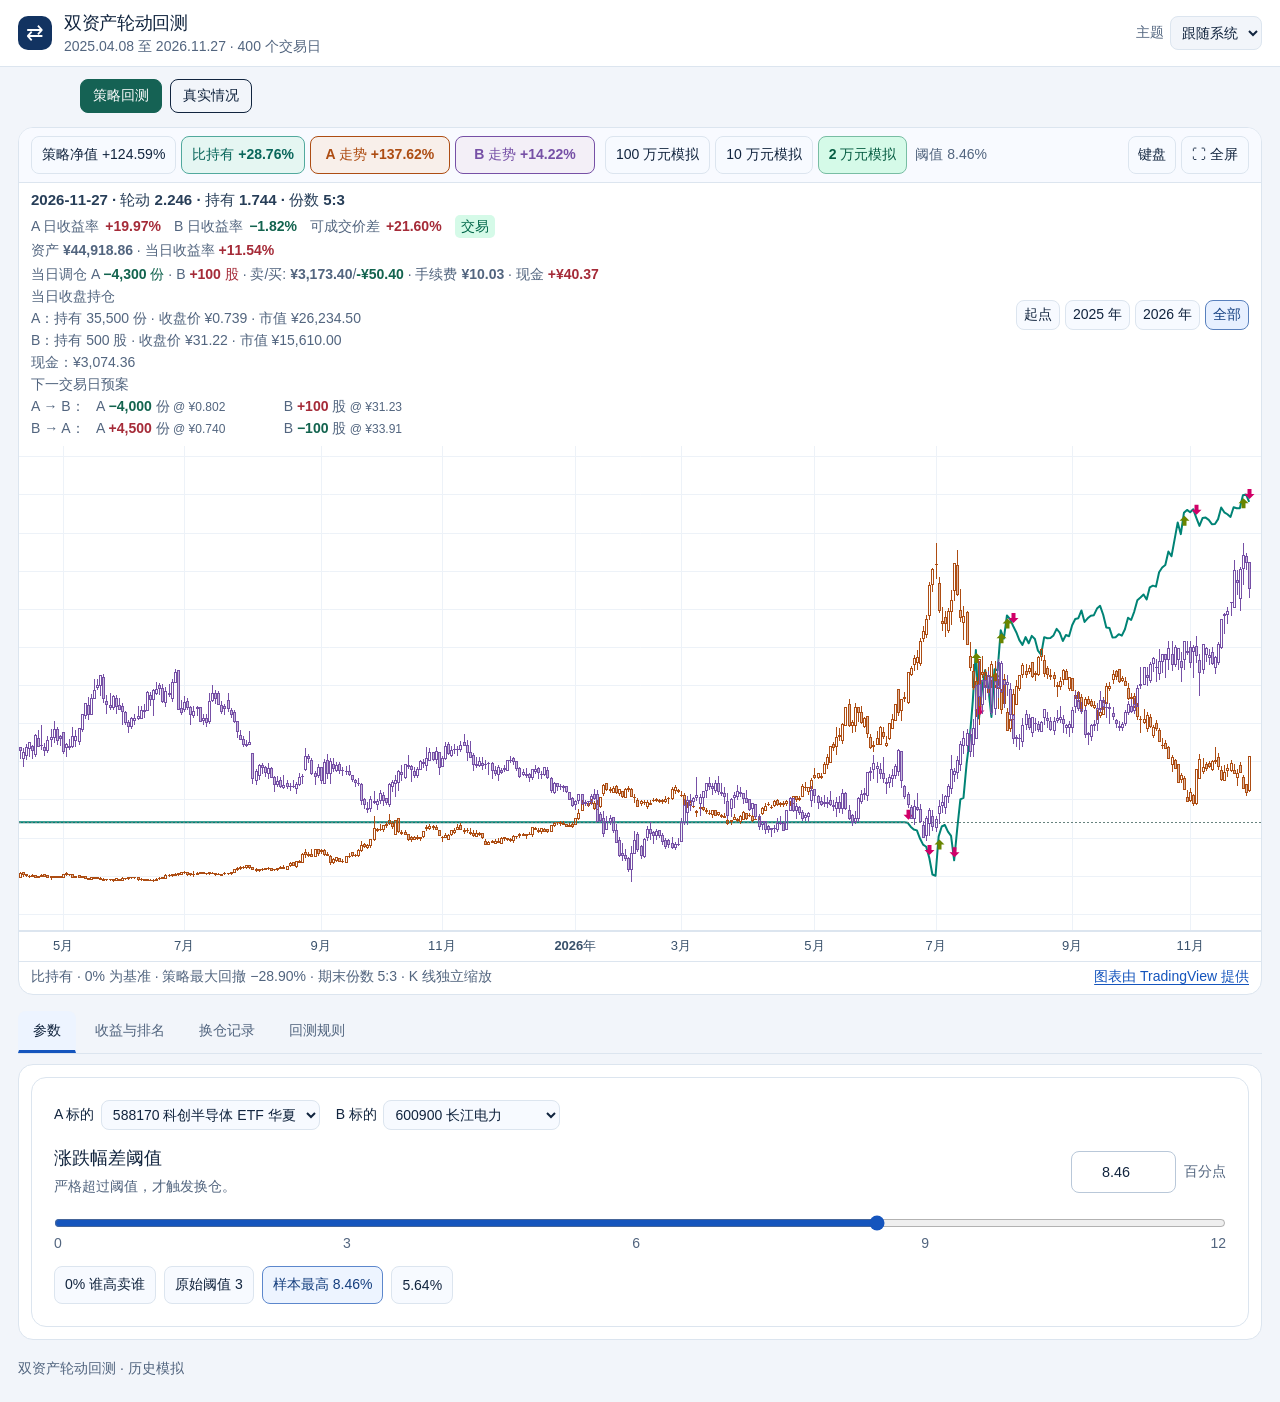
==== index.html @ f03606b0 "Default to hold comparison and both asset trends" ====
<!DOCTYPE html><html lang="zh-Hans"><head><meta charset="utf-8"><meta name="viewport" content="width=device-width,initial-scale=1"><meta name="description" content="双资产历史轮动策略模拟。"><title>双资产轮动回测</title><script src="chart-theme.js?v=theme-choice"></script><link rel="stylesheet" href="style-free-pair.css?v=trigger-quote-plan"><link rel="stylesheet" href="live-snapshot.css"><script src="vendor/lightweight-charts.js" defer></script><script src="candles.js" defer></script><script src="prices.js" defer></script><script src="pair-588170-515880.js" defer></script><script src="history-515880.js" defer></script><script src="app-close-holdings.js?v=default-gap-candles" defer></script></head>
<body><header><div class="shell brand"><span class="logo" aria-hidden="true">⇄</span><div class="brand-copy"><h1>双资产轮动回测</h1><p class="period" id="period">800 个交易日 · 历史模拟</p></div><label class="theme-choice">主题 <select id="theme-choice" aria-label="主题"><option value="system">跟随系统</option><option value="light">浅色</option><option value="dark">深色</option></select></label></div></header>
<nav class="shell workspace-tabs" aria-label="双资工作区"><a href="./" aria-current="page">策略回测</a><a href="live.html">真实情况</a></nav>
<main class="shell">

<section class="panel terminal" id="terminal" aria-label="TradingView 图表">
 <div class="terminal-bar"><div class="instrument-tabs" role="group" aria-label="选择图表">
  <button type="button" id="strategy-toggle" data-view="net" aria-pressed="false" title="策略总资产相对初始本金的累计收益">策略净值<span id="strategy-return"></span></button>
  <button type="button" id="hold-gap-toggle" aria-pressed="true" aria-controls="chart" title="策略总资产相对持有总资产的差异；以 0% 为基准">比持有<span id="hold-gap-return"></span></button>
  <details class="stock-views" id="stock-views" hidden>
   <summary id="stock-views-label">个股 K 线</summary>
   <div class="stock-options" role="group" aria-label="个股 K 线">
    <button type="button" id="stock-view-a" data-view="a" aria-pressed="false">588170 科创半导体 ETF 华夏</button>
    <button type="button" id="stock-view-b" data-view="b" aria-pressed="false">600900 长江电力</button>
   </div>
  </details>
  <div id="asset-legend" class="asset-legend" role="group" aria-label="标的走势">
   <span class="asset-tip-anchor"><button type="button" data-asset-return="a" aria-pressed="true" aria-controls="chart" aria-describedby="asset-tip-a">A 走势<span id="asset-return-a"></span></button><span class="asset-tip" role="tooltip" id="asset-tip-a">纳指科技 ETF（159509）</span></span>
   <span class="asset-tip-anchor"><button type="button" data-asset-return="b" aria-pressed="true" aria-controls="chart" aria-describedby="asset-tip-b">B 走势<span id="asset-return-b"></span></button><span class="asset-tip" role="tooltip" id="asset-tip-b">长江电力（600900）</span></span>
  </div>
 </div><div class="model-switch" role="group" aria-label="回测模式"><button type="button" data-mode="account100" aria-pressed="false">100 万元模拟</button><button type="button" data-mode="account" aria-pressed="false">10 万元模拟</button><button type="button" data-mode="account20" aria-pressed="true">2 万元模拟</button><span id="threshold-current">阈值 0%</span></div><div class="terminal-tools"><details id="keyboard-help"><summary>键盘</summary><div class="keyboard-card"><p id="keyboard-guide">点击图表，或按 Tab 聚焦后使用快捷键。</p><p><kbd>←</kbd> <kbd>→</kbd> 移动 1 个交易日；加 <kbd>Shift</kbd> 移动 5 个</p><p><kbd>Option</kbd>（<kbd>Alt</kbd>）+ <kbd>←</kbd> / <kbd>→</kbd> 固定十字线，平移 1 个交易日</p><p><kbd>↑</kbd> <kbd>↓</kbd> 或 <kbd>+</kbd> <kbd>−</kbd> 缩放</p><p><kbd>Page Up</kbd> <kbd>Page Down</kbd> 向前／向后翻屏</p><p><kbd>Home</kbd> <kbd>End</kbd> 跳到首日／末日</p><p><kbd>0</kbd> 回到起点 · <kbd>F</kbd> 全屏 · <kbd>Esc</kbd> 清除十字线／退出全屏</p></div></details><button type="button" id="full" class="full" aria-pressed="false">⛶ 全屏</button></div></div>
 <div class="terminal-info"><div class="quote-readout" aria-label="图表数据"><p id="readout" class="readout"></p><p id="daily-readout" class="daily-readout" aria-label="当日收益率" hidden><span>A 日收益率 <strong id="daily-a">—</strong></span><span>B 日收益率 <strong id="daily-b">—</strong></span><span><span id="gap-label">可成交价差</span> <strong id="daily-diff">—</strong></span><span id="daily-status" class="daily-status" hidden></span></p><div id="account-readout" hidden><p class="account-readout">资产 <strong id="account-amounts"></strong> · 当日收益率 <strong id="account-daily-return"></strong></p><p class="account-readout" id="account-day-trade"><span id="account-day-trade-content" hidden><span class="day-trade-quantity"><strong>当日调仓</strong> A <strong id="day-trade-a"></strong> · B <strong id="day-trade-b"></strong></span><span class="day-trade-separator" aria-hidden="true"> · </span><span class="day-trade-cost" id="account-day-trade-cost">卖/买: <strong id="day-trade-sell"></strong>/<strong id="day-trade-delta" title="买入金额减去卖出金额，未扣手续费"></strong> · 手续费 <strong id="day-trade-fee"></strong> · 现金 <strong id="day-trade-cash"></strong></span></span><span id="account-day-trade-blank" aria-hidden="true">&nbsp;</span></p><p class="account-readout"><strong>当日收盘持仓</strong></p><p class="account-readout" id="account-close-a"></p><p class="account-readout" id="account-close-b"></p><p class="account-readout" id="account-close-cash"></p><div id="next-trade-plan" role="group" aria-labelledby="next-trade-heading"><p class="account-readout"><strong id="next-trade-heading" title="假设买入侧平盘、持仓不变，反推卖出侧刚超过阈值的买一价。显示试算报价，非实际盘口。">下一交易日预案</strong></p><p class="account-readout plan-row"><span>A → B：</span><span id="plan-0-0-cell">A <strong id="plan-0-0-qty"></strong><span id="plan-0-0-unit"></span><small class="plan-price" id="plan-0-0-price"></small></span><span id="plan-0-1-cell">B <strong id="plan-0-1-qty"></strong><span id="plan-0-1-unit"></span><small class="plan-price" id="plan-0-1-price"></small></span><span class="plan-reason" id="plan-0-reason" hidden></span></p><p class="account-readout plan-row"><span>B → A：</span><span id="plan-1-0-cell">A <strong id="plan-1-0-qty"></strong><span id="plan-1-0-unit"></span><small class="plan-price" id="plan-1-0-price"></small></span><span id="plan-1-1-cell">B <strong id="plan-1-1-qty"></strong><span id="plan-1-1-unit"></span><small class="plan-price" id="plan-1-1-price"></small></span><span class="plan-reason" id="plan-1-reason" hidden></span></p></div></div></div><div class="periods" id="chart-periods" role="group" aria-label="图表区间"><button type="button" data-range="start" aria-pressed="false">起点</button><button type="button" data-range="all" aria-pressed="true">全部</button></div></div>
 <div class="tv-frame" id="chart" tabindex="0" aria-describedby="keyboard-guide" aria-keyshortcuts="ArrowLeft ArrowRight Shift+ArrowLeft Shift+ArrowRight ArrowUp ArrowDown PageUp PageDown Home End 0 F Escape" aria-label="策略与持有净值曲线"></div>
 <div class="terminal-foot"><p id="graph-summary"></p><a href="https://www.tradingview.com/" rel="noreferrer">图表由 TradingView 提供</a></div>
</section>
<div class="backtest-tabs" role="tablist" aria-label="回测详情"><button type="button" role="tab" id="tab-settings" aria-controls="settings" aria-selected="true" tabindex="0">参数</button><button type="button" role="tab" id="tab-results" aria-controls="results" aria-selected="false" tabindex="-1">收益与排名</button><button type="button" role="tab" id="tab-history" aria-controls="history" aria-selected="false" tabindex="-1">换仓记录</button><button type="button" role="tab" id="tab-method" aria-controls="method" aria-selected="false" tabindex="-1">回测规则</button></div>
<section class="panel backtest-tab-panel" id="settings" role="tabpanel" aria-labelledby="tab-settings"><div class="fold-body"><section class="controls panel" aria-label="阈值设置"><div class="pair-settings" role="group" aria-label="标的选择"><label for="asset-choice-a">A 标的 <select id="asset-choice-a"><option value="159509">159509 纳指科技 ETF</option><option value="600900">600900 长江电力</option><option value="588170" selected>588170 科创半导体 ETF 华夏</option><option value="515880">515880 通信 ETF 国泰</option></select></label><label for="asset-choice-b">B 标的 <select id="asset-choice-b"><option value="159509">159509 纳指科技 ETF</option><option value="600900" selected>600900 长江电力</option><option value="588170">588170 科创半导体 ETF 华夏</option><option value="515880">515880 通信 ETF 国泰</option></select></label></div><div class="ctl"><div><label for="limit">涨跌幅差阈值</label><p class="muted">严格超过阈值，才触发换仓。</p></div><div class="input"><input id="limit" type="number" min="0" max="12" step="0.0001" value="0" aria-describedby="unit"><span id="unit">百分点</span></div></div>
<label for="slider" class="sr">拖动调整阈值</label><input id="slider" type="range" min="0" max="12" step="0.0001" value="0"><div class="ticks"><span>0</span><span>3</span><span>6</span><span>9</span><span>12</span></div><div class="presets" aria-label="阈值预设"><button data-threshold="0" type="button">0% 谁高卖谁</button><button data-threshold="3" type="button">原始阈值 3</button><button id="threshold-best" data-threshold="0" type="button">样本最高</button><button data-threshold="5.64" type="button">5.64%</button></div></section>
</div></section>
<section class="panel backtest-tab-panel" id="results" role="tabpanel" aria-labelledby="tab-results" hidden><div class="fold-body"><section class="metrics" aria-label="回测摘要" aria-live="polite">
<article class="panel"><p>累计收益</p><strong id="total" class="accent">…</strong><small id="nav"></small></article>
<article class="panel"><p>各买一半不动</p><strong id="hold">…</strong><small id="gap"></small></article>
<article class="panel"><p>实际换仓</p><strong id="trades">…</strong><small id="signals"></small></article>
<article class="panel"><p>底仓拦截</p><strong id="blocked">…</strong><small id="split"></small></article>
</section>
<div class="cols">
<section data-for-mode="ideal" hidden class="panel table-panel"><p class="eyebrow">按累计收益排序</p><div class="section-top"><h2>整数档前五</h2><button type="button" data-recompute>重新计算</button></div><p class="muted">0%–12%，每个整数档只取最高收益。点阈值切换曲线。</p><div class="scroll"><table><thead><tr><th scope="col">档位</th><th scope="col">阈值</th><th scope="col">累计收益</th><th scope="col">换仓</th></tr></thead><tbody id="ranks"></tbody></table></div></section>
<section class="panel table-panel" data-for-mode="account"><p class="eyebrow" id="account-mode-label">10 万元模拟</p><div class="section-top"><h2>整数档前五</h2><button type="button" data-recompute>重新计算</button></div><p class="muted">0%–12%，每个整数档只取最高收益。点阈值切换曲线，收益已扣交易税费。</p><div class="scroll"><table><thead><tr><th scope="col">阈值</th><th scope="col">期末资产</th><th scope="col">累计收益</th><th scope="col">换仓</th><th scope="col">交易税费</th></tr></thead><tbody id="account-comparisons"></tbody></table></div></section>
<section class="panel table-panel"><p class="eyebrow">分段表现</p><h2>各年收益</h2><p class="muted">年平均取表中各年收益的算术平均，首年和末年未覆盖全年。</p><div class="scroll"><table><thead><tr><th scope="col">年份</th><th scope="col">轮动</th><th scope="col">持有</th></tr></thead><tbody id="years"></tbody><tfoot><tr><th scope="row">年平均收益</th><td><strong id="annual-avg-strategy"></strong></td><td><strong id="annual-avg-hold"></strong></td></tr></tfoot></table></div>
<div class="projection"><h2>复利推演</h2><p class="muted">以<span id="projection-capital"></span>起步，假设年平均收益不变、不追加本金。仅作情景演算。</p>
<div class="scroll"><table aria-label="复利推演"><thead><tr><th scope="col">年数</th><th scope="col">轮动</th><th scope="col">持有</th></tr></thead><tbody id="projections"></tbody></table></div></div></section>
</div>
<section class="panel table-panel monthly-panel" aria-labelledby="monthly-heading">
 <div class="section-top"><h2 id="monthly-heading">盈亏日历</h2><label class="monthly-control">查看 <select id="monthly-series"><option value="strategy">轮动</option><option value="hold">持有不动</option></select></label></div>
 <p class="muted">每月与上月最后一个交易日比较，首月与起始本金比较。年度收益按当年样本计算。</p>
 <div id="monthly-calendar" aria-label="按年分组的月度盈亏" aria-live="polite"></div>
</section>
</div></section>
<section class="panel backtest-tab-panel" id="history" role="tabpanel" aria-labelledby="tab-history" hidden><div class="fold-body"><section class="panel table-panel"><div class="section-top"><div><p class="eyebrow">最近记录</p><h2>换仓与底仓拦截</h2></div><span id="history-pair" class="muted">A = 588170 · B = 600900</span></div><div class="scroll"><table><thead><tr><th scope="col">日期</th><th scope="col">涨跌幅差</th><th scope="col">操作</th><th scope="col">操作后 A:B</th></tr></thead><tbody id="log"></tbody></table></div></section>
</div></section>
<section class="panel backtest-tab-panel" id="method" role="tabpanel" aria-labelledby="tab-method" hidden><div class="fold-body"><section class="panel note"><h2>回测口径</h2><div data-for-mode="account"><p><span id="account-start-capital">10 万元</span>起步，A、B 各用 <span id="account-half-capital">5 万元</span>按整手买入，余钱留作现金。分红计入现金。</p><p>总资产除以较贵的一手金额，向下取整、最多 8 份。总份数变化时，只调整单手金额较低的一边，运行中不强制恢复 4:4。每边至少留 1 份。</p><p>达到阈值后，在一份的卖出上限内按整手换仓。先用卖出净额覆盖买入和税费；卖到上限仍不够买一手，才用可用现金补差。补不齐、卖不出一手或碰到底仓则跳过。两边模拟成交后转移 1 份，并按成交后仓位重算。</p><p>按平安证券示例估算税费：A 股、ETF 均暂按万 3、单笔最低 ¥5 算交易手续费。A 股买卖另计 0.001% 过户费，卖出另计 0.05% 印花税；场内 ETF 不计这两项。手续费和印花税四舍五入到分，过户费按示例截到分，未计其他费用。实际以账户费率和对账单为准。</p><p>买一＝收盘价减一档，卖一＝收盘价加一档。<span id="tick-text">A 每档 ¥0.001，B 每档 ¥0.01。</span>用卖出方的买一和买入方的卖一分别对比各自昨收；方向价差严格大于阈值才模拟换仓。期末按收盘价给持仓估值。</p><p><strong>盘口是从收盘价推算的</strong>，没有使用实际历史盘口或确认成交量。完整收盘价在收盘后才确定，结果只用于比较历史模拟。</p></div><div data-for-mode="ideal" hidden><p>初始本金为 1，两个标的各投入一半，记为 4:4。触发时卖出当日相对较强标的的 1 份，按其当前持仓除以当前份数计算；售出所得全买另一只，份数随之转移。每边至少保留 1 份；若仅剩底仓，当天跳过。</p><p>以含分红调整的日线计算，假设能按当天收盘价换仓，不扣费、不考虑整手。完整收盘信号在收盘后才确定，结果用于比较历史模拟，不能视作可实现收益或未来预测。</p></div><p class="sources" id="original-sources">行情：<a href="https://gu.qq.com/sz159509/jj" rel="noreferrer">腾讯财经 159509</a> · <a href="https://gu.qq.com/sh600900/gp" rel="noreferrer">腾讯财经 600900</a> · <a href="https://finance.yahoo.com/quote/600900.SS/history/" rel="noreferrer">Yahoo Finance 调整数据</a></p><p class="sources" id="etf-sources" hidden>行情：新浪财经日线。曲线按前复权显示，整手回测用未复权成交价并同步调整持有份额。<a href="https://www.sse.com.cn/disclosure/fund/announcement/c/new/2025-04-02/588170_20250402_O5VU.pdf">588170 自 2025-04-08 上市</a>。各组合使用共同交易日。拆分公告：<a href="https://vip.stock.finance.sina.com.cn/fund/go.php/vAkFundInfo_JJGKXX/q/5353071.phtml">588170</a> · <a href="https://dataclouds.cninfo.com.cn/sjother2/fund/2026/20260127/99107eafb2044933819994b1824e9f06.pdf">515880（2 月）</a> · <a href="https://vip.stock.finance.sina.com.cn/fund/go.php/vAkFundInfo_JJGKXX/q/5328301.phtml">515880（7 月）</a>。</p><p class="sources">TradingView Lightweight Charts™ · Copyright (с) 2025 TradingView, Inc. https://www.tradingview.com/ · <a href="vendor/LICENSE">许可</a> · <a href="https://www.tradingview.com/">TradingView</a></p></section>
</div></section>
</main><footer class="shell">双资产轮动回测 · 历史模拟</footer><noscript>请启用 JavaScript 查看交互回测。</noscript></body></html>
---- style-free-pair.css ----
:root{color-scheme:light;--bg:#f2f5fa;--ink:#11243e;--muted:#52657f;--line:#dce5ef;--blue:#1555bd;--soft:#edf4ff;--orange:#a34a1c;font-family:Inter,-apple-system,BlinkMacSystemFont,"PingFang SC","Microsoft YaHei",sans-serif;color:var(--ink);background:var(--bg);font-synthesis:none}*{box-sizing:border-box}body{margin:0;font-size:1rem}h1,h2,p{margin:0}button,input{font:inherit}button{cursor:pointer;color:inherit}a{color:var(--blue);text-underline-offset:3px}.shell{width:min(1120px,calc(100% - 48px));margin-inline:auto}header{background:white;border-bottom:1px solid var(--line)}.brand{display:flex;gap:12px;align-items:center;min-height:62px;font-weight:750}.brand small{margin-left:10px;font-weight:500;color:var(--muted);font-size:.875rem}.logo{display:grid;place-items:center;border-radius:10px;background:#123361;color:white;width:34px;height:34px;font-size:1.3rem}.scope{margin-left:auto;color:#365679;background:#edf3fa;padding:6px 10px;border-radius:20px;font-size:.875rem}.intro{padding:40px 0 24px}.eyebrow{color:#315e9b;font-size:.875rem;font-weight:750;letter-spacing:.1em}.intro h1{font-size:clamp(2rem,5vw,3.4rem);line-height:1.1;margin:10px 0 12px;letter-spacing:-.05em}.subtitle{font-size:1.14rem;font-weight:650}.period{color:var(--muted);margin-top:9px;font-size:.94rem}.panel{background:white;border:1px solid var(--line);border-radius:15px}.controls,.chart-panel,.table-panel,.note{padding:22px;margin-bottom:16px}.ctl,.section-top{display:flex;justify-content:space-between;align-items:center;gap:12px}.ctl label{font-size:1.12rem;font-weight:750}.muted{color:var(--muted);font-size:.9rem;line-height:1.55;margin-top:5px}.input{display:flex;align-items:center;gap:8px;white-space:nowrap;color:var(--muted);font-size:.9rem}.input input{color:var(--ink);width:105px;min-height:42px;border:1px solid #b9c8d9;border-radius:8px;text-align:center;font-variant-numeric:tabular-nums}.controls input[type=range]{width:100%;margin:18px 0 1px;accent-color:var(--blue);cursor:pointer}.ticks{display:flex;justify-content:space-between;font-variant-numeric:tabular-nums;color:var(--muted);font-size:.875rem}.presets{display:flex;flex-wrap:wrap;gap:8px;margin-top:15px}button{border:1px solid var(--line);background:#f7faff;border-radius:8px;padding:7px 10px;font-size:.875rem;min-height:38px}button:hover,button.active{border-color:#5c87cc;background:var(--soft);color:#143e7e}button:focus-visible,input:focus-visible,a:focus-visible{outline:2px solid #1253ae;outline-offset:3px}.metrics{display:grid;grid-template-columns:repeat(4,1fr);gap:14px;margin:0 0 16px}.metrics article{padding:17px}.metrics p{font-size:.94rem;color:var(--muted);font-weight:650}.metrics strong{font-size:clamp(1.5rem,3vw,2.2rem);line-height:1.25;display:block;letter-spacing:-.035em;margin:6px 0 4px;font-variant-numeric:tabular-nums}.accent{color:var(--blue)}.metrics small{font-size:.875rem;color:var(--muted)}h2{font-size:1.35rem;margin-top:4px}.legend{display:flex;flex-wrap:wrap;gap:14px;font-size:.875rem}.legend span{display:flex;align-items:center;gap:6px}.legend i{width:19px;border-top:3px solid #1d62d6;border-radius:2px}.legend span+span i{border-top:2px dashed #718198}.graph{margin-top:12px;background:#f8fbff;border-radius:10px;overflow:hidden}.graph svg{display:block;width:100%;height:clamp(195px,34vw,342px);touch-action:pan-y}.readout{min-height:25px;display:flex;flex-wrap:wrap;gap:6px 18px;color:#294966;font-size:.875rem;font-variant-numeric:tabular-nums;padding-top:8px}.chart-panel #graph-summary{margin-top:7px}.cols{display:grid;grid-template-columns:1.16fr 1fr;gap:16px}.scroll{overflow:auto;margin-top:12px}table{border-collapse:collapse;width:100%;text-align:left;font-size:.9rem;font-variant-numeric:tabular-nums;white-space:nowrap}th,td{padding:10px 8px;border-bottom:1px solid var(--line)}th{font-weight:650;color:var(--muted);background:#f4f8fd}tr:last-child td{border-bottom:0}.threshold-button{font-weight:750;padding:5px 8px;min-height:33px}.warn{color:var(--orange)}.note p{margin-top:9px;line-height:1.65;color:var(--muted)}.note .sources{font-size:.875rem}footer{padding:8px 0 24px;color:var(--muted);font-size:.875rem}.sr{position:absolute;width:1px;height:1px;margin:-1px;clip-path:inset(50%);overflow:hidden}.sr:focus{position:static;width:100%;height:auto;margin:6px 0;clip-path:none}@media(max-width:680px){.shell{width:calc(100% - 28px)}.brand small{display:none}.intro{padding-top:29px}.metrics{grid-template-columns:repeat(2,1fr);gap:9px}.cols{grid-template-columns:1fr;gap:0}.controls,.chart-panel,.table-panel,.note{padding:14px}.metrics article{padding:13px}.chart-panel .section-top{align-items:flex-start;flex-direction:column}.legend{gap:9px}.scope{font-size:.8rem}.input input{width:86px}th,td{padding:9px 6px}}
/* Chart-first workspace */
header .brand,main.shell,footer.shell{width:calc(100% - 36px);max-width:1800px}.brand{gap:12px;min-height:66px;flex-wrap:wrap;padding:8px 0}.brand-copy h1{font-size:1.12rem;letter-spacing:-.02em}.brand-copy .period{font-weight:500;font-size:.875rem;margin-top:3px}.panel-nav{margin-left:auto;display:flex;gap:7px}.panel-nav button{background:#fff}.panel-nav button[aria-expanded=true]{color:#133e79;background:#eaf2ff;border-color:#8aa8d5}.terminal{display:flex;flex-direction:column;height:calc(100vh - 104px + var(--plan-space,0px));height:calc(100dvh - 104px + var(--plan-space,0px));min-height:calc(450px + var(--plan-space,0px));margin:14px 0 16px;overflow:hidden;background:white}.terminal-bar,.terminal-info,.terminal-foot{display:flex;align-items:center;justify-content:space-between;gap:10px;flex-shrink:0;padding:8px 12px}.terminal-bar{border-bottom:1px solid var(--line);background:#f8faff}.terminal-info{flex-wrap:wrap;min-height:50px}.instrument-tabs,.periods{display:flex;gap:5px;flex-wrap:wrap}.instrument-tabs button[aria-pressed=true],.periods button[aria-pressed=true]{border-color:#5880bd;background:#e7f0ff;color:#133f80;font-weight:700}.full{white-space:nowrap}.periods button{min-height:30px;font-size:.875rem;padding:4px 7px}.terminal .readout{display:block;padding:0;min-height:0;font-size:.94rem;color:#273e58;font-weight:600}.terminal-foot{padding-top:6px;border-top:1px solid var(--line);font-size:.875rem;color:var(--muted);flex-wrap:wrap}.tv-frame{flex:1;min-height:0;min-width:0;overflow:hidden}.terminal:fullscreen,.terminal.full-fallback{height:100%;min-height:0;width:100%;max-width:none;border-radius:0;margin:0;border:0;background:white}.terminal.full-fallback{position:fixed;inset:0;z-index:1000}body.fallback-open{overflow:hidden}.disclosure{margin-bottom:12px;scroll-margin-top:12px}.disclosure summary{padding:15px 16px;cursor:pointer;font-weight:650}.disclosure summary span{margin-left:12px;color:var(--muted);font-size:.875rem;font-weight:400}.disclosure[open] summary{border-bottom:1px solid var(--line)}.fold-body{padding:12px 12px 0}.fold-body>section,.fold-body .cols>section,.fold-body>.metrics{margin-bottom:12px}.fold-body .cols{gap:12px}.fold-body .metrics{gap:12px}
@media(max-width:680px){header .brand,main.shell,footer.shell{width:calc(100% - 18px)}.brand{gap:7px}.brand-copy h1{font-size:1rem}.brand-copy .period{font-size:.8rem}.panel-nav{width:100%;margin:0}.panel-nav button{flex:1;min-height:34px}.terminal{height:calc(100dvh - 125px + var(--plan-space,0px));min-height:calc(410px + var(--plan-space,0px));margin-top:9px}.terminal-bar,.terminal-info,.terminal-foot{padding:7px 6px;gap:6px}.terminal-bar{align-items:flex-start}.instrument-tabs{gap:4px}.instrument-tabs button,.full{font-size:.82rem;padding:5px 6px;min-height:35px}.terminal .readout{font-size:.85rem;line-height:1.45}.terminal-foot{font-size:.8rem}.disclosure summary{padding:12px}.disclosure summary span{margin-left:6px}}
.quote-readout{min-width:0}.daily-readout{display:flex;flex-wrap:wrap;gap:3px 13px;margin-top:5px;color:var(--muted);font-size:.875rem;line-height:1.45;font-variant-numeric:tabular-nums}.daily-readout[hidden]{display:none}.daily-readout span{white-space:nowrap}.daily-readout strong{color:var(--ink);margin-left:2px}.daily-readout strong[data-sign=up]{color:#a52b38}.daily-readout strong[data-sign=down]{color:#12634e}
.terminal-tools{display:flex;align-items:center;gap:5px;white-space:nowrap}.terminal-tools details{position:relative}.terminal-tools summary{list-style:none;cursor:pointer;padding:7px 9px;border:1px solid var(--line);border-radius:8px;background:#f7faff;font-size:.875rem;min-height:38px;display:grid;place-items:center}.terminal-tools summary::-webkit-details-marker{display:none}.terminal-tools summary:focus-visible,.tv-frame:focus-visible{outline:2px solid #1253ae;outline-offset:-2px}.keyboard-card{position:absolute;right:0;top:calc(100% + 6px);z-index:5;background:#fff;border:1px solid var(--line);border-radius:10px;padding:12px;box-shadow:0 8px 20px #183a6426;min-width:265px;max-width:calc(100vw - 55px);white-space:normal;font-size:.875rem;color:var(--muted);line-height:1.6}.keyboard-card p+p{margin-top:5px}.keyboard-card kbd{font:inherit;font-weight:650;color:var(--ink);background:#edf3fa;border-radius:4px;padding:1px 4px;white-space:nowrap}@media(max-width:680px){.terminal-tools summary{min-height:35px;font-size:.82rem;padding:5px 6px}}
.stock-views{position:relative}.stock-views summary{list-style:none;display:flex;gap:5px;align-items:center;cursor:pointer;padding:7px 10px;min-height:38px;border:1px solid var(--line);border-radius:8px;background:#f7faff;font-size:.875rem;white-space:nowrap}.stock-views summary::-webkit-details-marker{display:none}.stock-views summary::after{content:"";width:6px;height:6px;margin:0 2px 3px 3px;border-right:1px solid currentColor;border-bottom:1px solid currentColor;transform:rotate(45deg)}.stock-views[open] summary::after{margin-bottom:-2px;transform:rotate(225deg)}.stock-views summary:focus-visible{outline:2px solid #1253ae;outline-offset:2px}.stock-options{display:grid;gap:5px;position:absolute;z-index:6;left:0;top:calc(100% + 6px);width:max-content;background:white;border:1px solid var(--line);border-radius:10px;padding:6px;box-shadow:0 8px 20px #183a6426}.stock-options button{text-align:left;white-space:nowrap}@media(max-width:680px){.stock-views summary{padding:5px 6px;min-height:35px;font-size:.82rem}}
.daily-readout{align-items:center}.daily-readout .daily-status{display:inline-flex;align-items:center;min-height:23px;padding:0 6px;border-radius:5px;background:#f2e7ff;color:#6420bf;font-weight:700;white-space:nowrap}.daily-readout .daily-status[hidden]{display:none}.daily-status[data-kind=blocked]{background:#ffebd2;color:#ab4300}.daily-status[data-kind=trade]{background:#d5fae8;color:#006749}
.model-switch{display:flex;gap:5px;align-items:center;flex-wrap:wrap;margin-right:auto}.model-switch button[aria-pressed=true]{color:#075d43;background:#d5fae8;border-color:#78bda3;font-weight:700}.model-switch #threshold-current{font-size:.875rem;color:#52657f;white-space:nowrap;margin-left:3px}.account-readout{font-size:.875rem;color:var(--muted);font-variant-numeric:tabular-nums;margin-top:4px}.account-readout[hidden], [data-for-mode][hidden]{display:none}.terminal-bar{flex-wrap:wrap}@media(max-width:680px){.model-switch{order:3;width:100%}.model-switch button{font-size:.82rem;min-height:31px;padding:4px 7px}.account-readout{font-size:.8rem}}
.account-readout strong[data-sign=up]{color:#a52b38}.account-readout strong[data-sign=down]{color:#12634e}
.asset-legend{display:flex;gap:5px;flex-wrap:wrap}.asset-legend[hidden]{display:none}
.instrument-tabs .asset-legend button{background:#fff;border:1px solid var(--asset-color);color:var(--asset-color);font-variant-numeric:tabular-nums;white-space:nowrap;box-sizing:border-box;inline-size:8.75rem}
.instrument-tabs .asset-legend button[aria-pressed=false]{border-style:dashed}
.instrument-tabs .asset-legend button[aria-pressed=true]{background:color-mix(in srgb,var(--asset-color) 9%,white)}

.projection{margin-top:20px}.projection td{white-space:nowrap}

#asset-pair{font:inherit;font-size:.875rem;color:var(--ink);background:#f7faff;border:1px solid var(--line);border-radius:8px;padding:5px 7px;min-height:35px;max-width:100%;cursor:pointer}

.asset-tip-anchor{position:relative;display:inline-flex}
.asset-tip{display:none;position:absolute;z-index:10;left:50%;top:calc(100% + 5px);transform:translateX(-50%);width:max-content;max-width:calc(100vw - 24px);padding:5px 9px;border-radius:5px;background:#182942;color:#fff;font-size:.8rem;font-weight:600;line-height:1.4;pointer-events:none;white-space:nowrap}
.asset-tip-anchor:hover .asset-tip,.asset-tip-anchor button:focus-visible + .asset-tip{display:block}

.instrument-tabs #hold-gap-toggle{color:#09665b;border-color:#51a99d;white-space:nowrap;font-variant-numeric:tabular-nums}
.instrument-tabs #hold-gap-toggle[aria-pressed=false]{border-style:dashed;background:#fff}
.instrument-tabs #hold-gap-toggle[aria-pressed=true]{border-style:solid;background:#e5f6f2}

.pair-settings{display:flex;flex-wrap:wrap;gap:.6rem 1rem;margin-bottom:16px}.pair-settings label{display:flex;align-items:center;gap:.4rem;font-size:.875rem;min-width:0}.pair-settings select{font:inherit;min-width:0;max-width:100%;padding:5px 7px;background:#f7faff;color:var(--ink);border:1px solid var(--line);border-radius:8px}

/* Follow the operating system without changing the light palette. */

:root[data-theme="dark"]{color-scheme:dark;--bg:#101722;--surface:#182332;--surface-raised:#1f2d40;--ink:#edf3fa;--muted:#b4c3d6;--line:#344257;--blue:#8ab8ff;--soft:#233d60;--orange:#ffc28d;--focus:#9ac2ff}
:where(:root[data-theme="dark"]) header,:where(:root[data-theme="dark"]) .panel,:where(:root[data-theme="dark"]) .terminal,:where(:root[data-theme="dark"]) .terminal:fullscreen,:where(:root[data-theme="dark"]) .terminal.full-fallback,:where(:root[data-theme="dark"]) .keyboard-card,:where(:root[data-theme="dark"]) .stock-options{background:var(--surface)}
:where(:root[data-theme="dark"]) .terminal-bar,:where(:root[data-theme="dark"]) .graph,:where(:root[data-theme="dark"]) th,:where(:root[data-theme="dark"]) .scope,:where(:root[data-theme="dark"]) .keyboard-card kbd{background:var(--surface-raised)}
:where(:root[data-theme="dark"]) .scope,:where(:root[data-theme="dark"]) .eyebrow,:where(:root[data-theme="dark"]) .terminal .readout{color:var(--ink)}
:where(:root[data-theme="dark"]) button,:where(:root[data-theme="dark"]) .panel-nav button,:where(:root[data-theme="dark"]) .terminal-tools summary,:where(:root[data-theme="dark"]) .stock-views summary,:where(:root[data-theme="dark"]) .pair-settings select,:where(:root[data-theme="dark"]) #asset-pair,:where(:root[data-theme="dark"]) .input input{background:var(--surface-raised);color:var(--ink);border-color:var(--line)}
:where(:root[data-theme="dark"]) button:hover,:where(:root[data-theme="dark"]) button.active,:where(:root[data-theme="dark"]) .panel-nav button[aria-expanded=true],:where(:root[data-theme="dark"]) .instrument-tabs button[aria-pressed=true],:where(:root[data-theme="dark"]) .periods button[aria-pressed=true]{background:var(--soft);color:var(--ink);border-color:#7296c4}
:where(:root[data-theme="dark"]) .terminal-tools summary:focus-visible,:where(:root[data-theme="dark"]) .stock-views summary:focus-visible,:where(:root[data-theme="dark"]) .tv-frame:focus-visible,:where(:root[data-theme="dark"]) button:focus-visible,:where(:root[data-theme="dark"]) input:focus-visible,:where(:root[data-theme="dark"]) a:focus-visible,:where(:root[data-theme="dark"]) select:focus-visible{outline-color:var(--focus)}
:where(:root[data-theme="dark"]) .daily-readout strong[data-sign=up],:where(:root[data-theme="dark"]) .account-readout strong[data-sign=up]{color:#ff8999}
:where(:root[data-theme="dark"]) .daily-readout strong[data-sign=down],:where(:root[data-theme="dark"]) .account-readout strong[data-sign=down]{color:#63ddad}
:where(:root[data-theme="dark"]) .daily-readout .daily-status{background:#3e2b53;color:#e5c5ff}
:where(:root[data-theme="dark"]) .daily-status[data-kind=blocked]{background:#4b311f;color:#ffd09f}
:where(:root[data-theme="dark"]) .daily-status[data-kind=trade],:where(:root[data-theme="dark"]) .model-switch button[aria-pressed=true]{background:#194338;color:#a0f3ce;border-color:#4e9c86}
:where(:root[data-theme="dark"]) .model-switch #threshold-current{color:var(--muted)}
:where(:root[data-theme="dark"]) .instrument-tabs .asset-legend button,:where(:root[data-theme="dark"]) .instrument-tabs #hold-gap-toggle[aria-pressed=false]{background:var(--surface)}
:where(:root[data-theme="dark"]) .instrument-tabs .asset-legend button[aria-pressed=true]{background:color-mix(in srgb,var(--asset-color) 14%,var(--surface))}
:where(:root[data-theme="dark"]) .instrument-tabs #hold-gap-toggle{color:#79e0cb;border-color:#4da38f}
:where(:root[data-theme="dark"]) .instrument-tabs #hold-gap-toggle[aria-pressed=true]{background:#194338}
:where(:root[data-theme="dark"]) .workspace-tabs a[aria-current="page"]{background:#194338;color:#a0f3ce;border-color:#4e9c86}
:where(:root[data-theme="dark"]) .asset-tip{background:#e6edf6;color:#172333}

.monthly-panel{margin-top:14px;min-width:0}.monthly-control{display:flex;align-items:center;gap:7px;color:var(--muted);font-size:.875rem;white-space:nowrap}.monthly-control select{font:inherit;color:var(--ink);background:var(--bg);border:1px solid var(--line);border-radius:8px;padding:5px 8px}

.backtest-tabs{display:flex;gap:4px;flex-wrap:wrap;margin-top:12px;border-bottom:1px solid var(--line)}.backtest-tabs button{min-height:42px;padding:8px 14px;border:1px solid transparent;border-bottom:3px solid transparent;border-radius:8px 8px 0 0;background:transparent;color:var(--muted);font-weight:650;white-space:nowrap}.backtest-tabs button:hover{background:var(--soft);color:var(--ink)}.backtest-tabs button[aria-selected=true]{background:var(--soft);border-bottom-color:var(--blue);color:var(--ink)}.backtest-tabs button:focus-visible{outline:2px solid var(--blue);outline-offset:-2px}.backtest-tab-panel{margin:10px 0 12px;min-width:0}.backtest-tab-panel[hidden]{display:none}@media(max-width:600px){.backtest-tabs{gap:1px}.backtest-tabs button{flex:1;padding-inline:5px;font-size:.85rem}}

.month-year{margin:16px 0 4px}.month-year h3{margin:0 0 8px;font-size:1rem}.month-grid{display:grid;grid-template-columns:repeat(12,minmax(0,1fr));gap:6px;list-style:none;margin:0;padding:0}.month-tile{display:flex;flex-direction:column;gap:3px;min-height:72px;min-width:0;padding:8px 6px;border:1px solid var(--line);border-radius:7px;background:var(--bg);font-variant-numeric:tabular-nums;line-height:1.2}.month-tile>span{font-size:.78rem;color:var(--muted)}.month-tile>strong{font-size:.95rem;color:var(--ink);overflow-wrap:anywhere}.month-tile>small{font-size:.75rem;color:var(--muted);overflow-wrap:anywhere}.month-tile[data-sign=up]{background:#fff0f1}.month-tile[data-sign=down]{background:#edf9f2}.month-tile[data-sign=up]>strong{color:#ad2432}.month-tile[data-sign=down]>strong{color:#0d6c4c}.month-empty{opacity:.65}.month-empty>span:last-child{margin-top:3px}
:where(:root[data-theme="dark"]) .month-tile[data-sign=up]{background:#39242e}
:where(:root[data-theme="dark"]) .month-tile[data-sign=down]{background:#19332e}
:where(:root[data-theme="dark"]) .month-tile[data-sign=up]>strong{color:#fd9ca8}
:where(:root[data-theme="dark"]) .month-tile[data-sign=down]>strong{color:#7addb3}@media(max-width:1320px){.month-grid{grid-template-columns:repeat(6,minmax(0,1fr))}}@media(max-width:620px){.month-grid{grid-template-columns:repeat(4,minmax(0,1fr))}}

.theme-choice{display:flex;align-items:center;gap:6px;margin-left:auto;font-size:.875rem;font-weight:500;color:var(--muted);white-space:nowrap}.theme-choice select{font:inherit;color:var(--ink);background:var(--bg);border:1px solid var(--line);border-radius:8px;min-height:34px;padding:4px 7px}.theme-choice select:focus-visible{outline:2px solid var(--blue);outline-offset:2px}

/* Hovering across dates must not resize the chart or relocate its range buttons. */
#terminal:has(#account-day-trade) .terminal-info{display:grid;grid-template-columns:minmax(0,1fr) auto}
#terminal:has(#account-day-trade) .daily-readout:not([hidden]){display:grid;grid-template-columns:repeat(4,max-content);justify-content:start}
#account-day-trade{line-height:1.45;block-size:1.45em;white-space:nowrap;overflow-x:auto;scrollbar-width:none}
@media(max-width:960px){
 #terminal:has(#account-day-trade) .terminal-info{grid-template-columns:minmax(0,1fr)}
}
@media(max-width:680px){
 #terminal:has(#account-day-trade) .daily-readout:not([hidden]){grid-template-columns:repeat(2,max-content)}
 #account-day-trade{block-size:2.9em}
 .day-trade-quantity,.day-trade-cost{display:block}
 .day-trade-separator{display:none}
}

.month-year h3 .year-pnl{display:inline-block;margin-inline-start:.4em;font-variant-numeric:tabular-nums}
.year-pnl[data-sign=up]{color:#ad2432}
.year-pnl[data-sign=down]{color:#0d6c4c}
:where(:root[data-theme="dark"]) .year-pnl[data-sign=up]{color:#fd9ca8}
:where(:root[data-theme="dark"]) .year-pnl[data-sign=down]{color:#7addb3}

.terminal:has(#account-readout:not([hidden]) #next-trade-plan){--plan-space:72px}
#next-trade-plan .account-readout{white-space:nowrap;overflow-x:auto;scrollbar-width:none}

#next-trade-plan .plan-row{display:grid;grid-template-columns:4.25em 13em max-content;column-gap:.4em}
#next-trade-plan .plan-reason{grid-column:2/-1}

#next-trade-plan .plan-price{color:var(--muted);font-size:.86em}
---- live-snapshot.css ----
.workspace-tabs{display:flex;gap:8px;margin:12px auto 14px;flex-wrap:wrap}.workspace-tabs a{padding:7px 12px;border:1px solid currentColor;border-radius:8px;color:inherit;text-decoration:none;font-size:.875rem}.workspace-tabs a[aria-current="page"]{background:#156254;border-color:#156254;color:white}.workspace-tabs a:focus-visible{outline:2px solid #19a38b;outline-offset:2px}.live-card{padding:18px;margin:0 0 16px}.live-card h2{margin-top:0}.live-kpis{display:grid;grid-template-columns:repeat(auto-fit,minmax(135px,1fr));gap:14px;margin:15px 0}.live-kpis dt{font-size:.82rem;margin-bottom:5px}.live-kpis dd{font-size:1.16rem;margin:0;font-variant-numeric:tabular-nums;font-weight:650}.live-card textarea{box-sizing:border-box;width:100%;padding:8px;border:1px solid #708680;border-radius:7px;font:inherit;color:inherit;background:transparent;resize:vertical}.live-card summary,.live-card button{cursor:pointer}.live-card button{margin:6px 8px 0 0}.live-status{min-height:1.4em;margin:6px 0}.live-card th,.live-card td{white-space:nowrap}.live-card [hidden]{display:none!important}
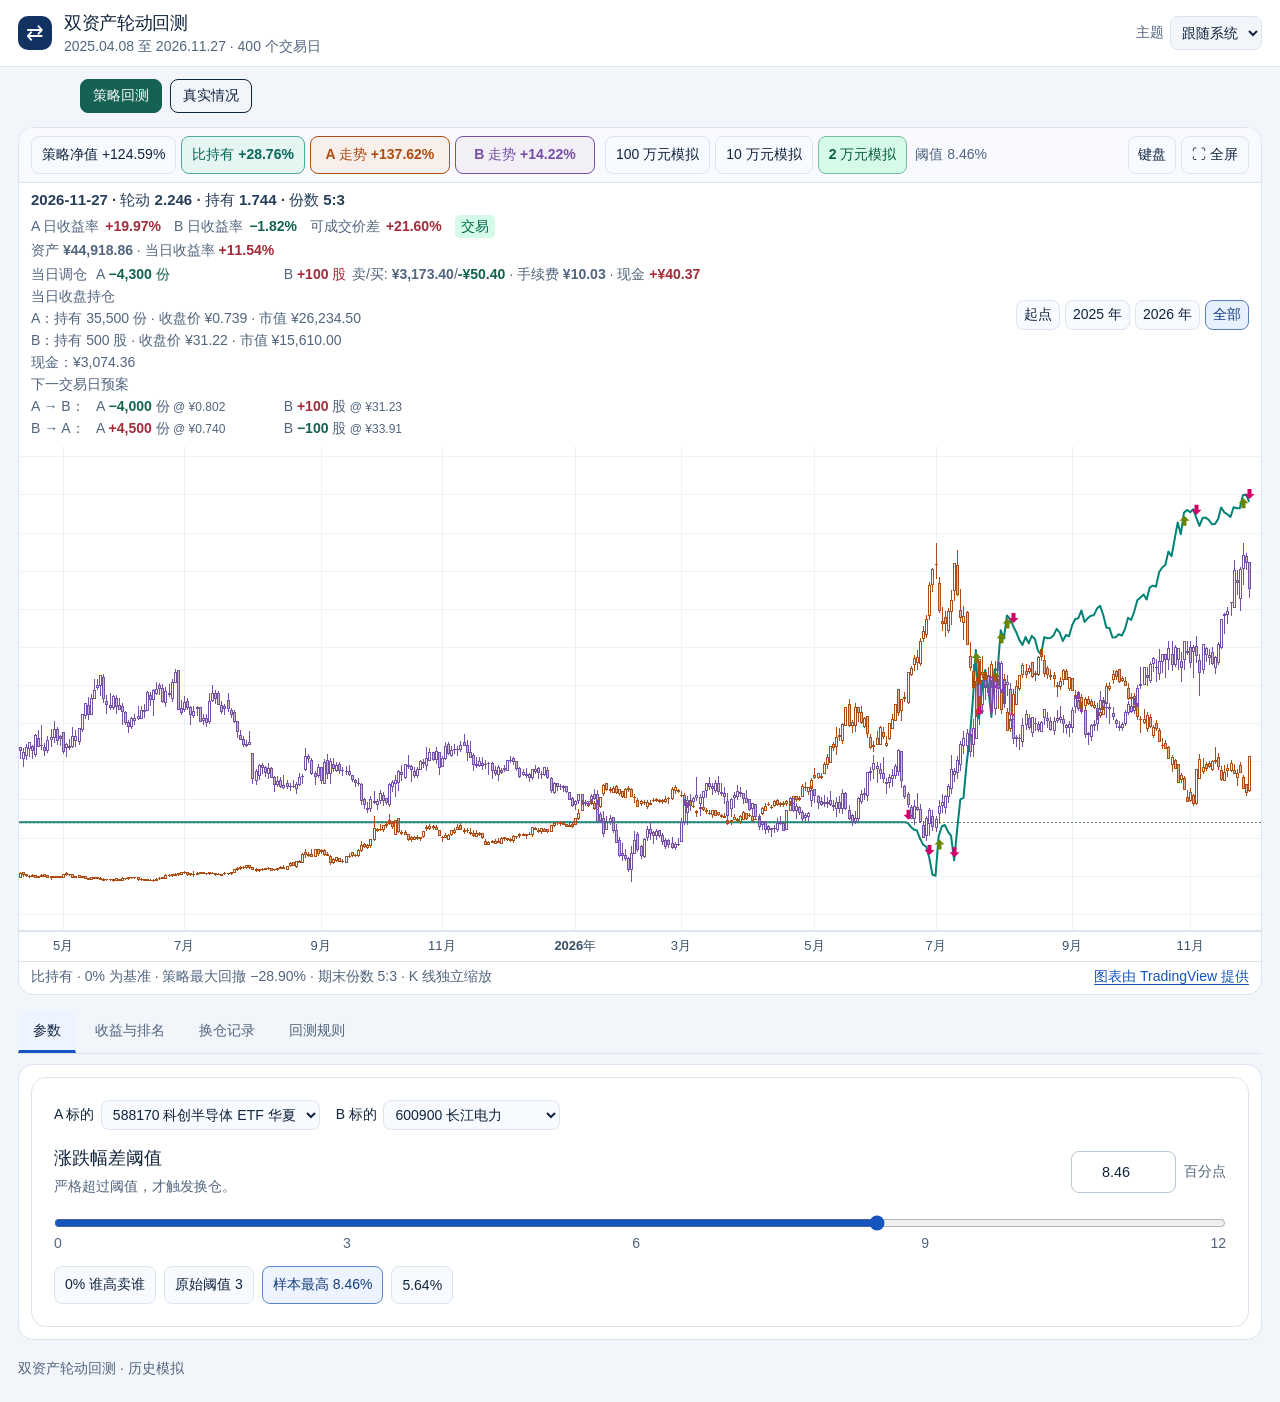
==== commit 3a5d57ac: "Align daily trade quantity columns with next-day plans" ====
--- a/index.html
+++ b/index.html
@@ -1,4 +1,4 @@
-<!DOCTYPE html><html lang="zh-Hans"><head><meta charset="utf-8"><meta name="viewport" content="width=device-width,initial-scale=1"><meta name="description" content="双资产历史轮动策略模拟。"><title>双资产轮动回测</title><script src="chart-theme.js?v=theme-choice"></script><link rel="stylesheet" href="style-free-pair.css?v=trigger-quote-plan"><link rel="stylesheet" href="live-snapshot.css"><script src="vendor/lightweight-charts.js" defer></script><script src="candles.js" defer></script><script src="prices.js" defer></script><script src="pair-588170-515880.js" defer></script><script src="history-515880.js" defer></script><script src="app-close-holdings.js?v=default-gap-candles" defer></script></head>
+<!DOCTYPE html><html lang="zh-Hans"><head><meta charset="utf-8"><meta name="viewport" content="width=device-width,initial-scale=1"><meta name="description" content="双资产历史轮动策略模拟。"><title>双资产轮动回测</title><script src="chart-theme.js?v=theme-choice"></script><link rel="stylesheet" href="style-free-pair.css?v=trade-column-align"><link rel="stylesheet" href="live-snapshot.css"><script src="vendor/lightweight-charts.js" defer></script><script src="candles.js" defer></script><script src="prices.js" defer></script><script src="pair-588170-515880.js" defer></script><script src="history-515880.js" defer></script><script src="app-close-holdings.js?v=default-gap-candles" defer></script></head>
 <body><header><div class="shell brand"><span class="logo" aria-hidden="true">⇄</span><div class="brand-copy"><h1>双资产轮动回测</h1><p class="period" id="period">800 个交易日 · 历史模拟</p></div><label class="theme-choice">主题 <select id="theme-choice" aria-label="主题"><option value="system">跟随系统</option><option value="light">浅色</option><option value="dark">深色</option></select></label></div></header>
 <nav class="shell workspace-tabs" aria-label="双资工作区"><a href="./" aria-current="page">策略回测</a><a href="live.html">真实情况</a></nav>
 <main class="shell">
@@ -19,7 +19,7 @@
    <span class="asset-tip-anchor"><button type="button" data-asset-return="b" aria-pressed="true" aria-controls="chart" aria-describedby="asset-tip-b">B 走势<span id="asset-return-b"></span></button><span class="asset-tip" role="tooltip" id="asset-tip-b">长江电力（600900）</span></span>
   </div>
  </div><div class="model-switch" role="group" aria-label="回测模式"><button type="button" data-mode="account100" aria-pressed="false">100 万元模拟</button><button type="button" data-mode="account" aria-pressed="false">10 万元模拟</button><button type="button" data-mode="account20" aria-pressed="true">2 万元模拟</button><span id="threshold-current">阈值 0%</span></div><div class="terminal-tools"><details id="keyboard-help"><summary>键盘</summary><div class="keyboard-card"><p id="keyboard-guide">点击图表，或按 Tab 聚焦后使用快捷键。</p><p><kbd>←</kbd> <kbd>→</kbd> 移动 1 个交易日；加 <kbd>Shift</kbd> 移动 5 个</p><p><kbd>Option</kbd>（<kbd>Alt</kbd>）+ <kbd>←</kbd> / <kbd>→</kbd> 固定十字线，平移 1 个交易日</p><p><kbd>↑</kbd> <kbd>↓</kbd> 或 <kbd>+</kbd> <kbd>−</kbd> 缩放</p><p><kbd>Page Up</kbd> <kbd>Page Down</kbd> 向前／向后翻屏</p><p><kbd>Home</kbd> <kbd>End</kbd> 跳到首日／末日</p><p><kbd>0</kbd> 回到起点 · <kbd>F</kbd> 全屏 · <kbd>Esc</kbd> 清除十字线／退出全屏</p></div></details><button type="button" id="full" class="full" aria-pressed="false">⛶ 全屏</button></div></div>
- <div class="terminal-info"><div class="quote-readout" aria-label="图表数据"><p id="readout" class="readout"></p><p id="daily-readout" class="daily-readout" aria-label="当日收益率" hidden><span>A 日收益率 <strong id="daily-a">—</strong></span><span>B 日收益率 <strong id="daily-b">—</strong></span><span><span id="gap-label">可成交价差</span> <strong id="daily-diff">—</strong></span><span id="daily-status" class="daily-status" hidden></span></p><div id="account-readout" hidden><p class="account-readout">资产 <strong id="account-amounts"></strong> · 当日收益率 <strong id="account-daily-return"></strong></p><p class="account-readout" id="account-day-trade"><span id="account-day-trade-content" hidden><span class="day-trade-quantity"><strong>当日调仓</strong> A <strong id="day-trade-a"></strong> · B <strong id="day-trade-b"></strong></span><span class="day-trade-separator" aria-hidden="true"> · </span><span class="day-trade-cost" id="account-day-trade-cost">卖/买: <strong id="day-trade-sell"></strong>/<strong id="day-trade-delta" title="买入金额减去卖出金额，未扣手续费"></strong> · 手续费 <strong id="day-trade-fee"></strong> · 现金 <strong id="day-trade-cash"></strong></span></span><span id="account-day-trade-blank" aria-hidden="true">&nbsp;</span></p><p class="account-readout"><strong>当日收盘持仓</strong></p><p class="account-readout" id="account-close-a"></p><p class="account-readout" id="account-close-b"></p><p class="account-readout" id="account-close-cash"></p><div id="next-trade-plan" role="group" aria-labelledby="next-trade-heading"><p class="account-readout"><strong id="next-trade-heading" title="假设买入侧平盘、持仓不变，反推卖出侧刚超过阈值的买一价。显示试算报价，非实际盘口。">下一交易日预案</strong></p><p class="account-readout plan-row"><span>A → B：</span><span id="plan-0-0-cell">A <strong id="plan-0-0-qty"></strong><span id="plan-0-0-unit"></span><small class="plan-price" id="plan-0-0-price"></small></span><span id="plan-0-1-cell">B <strong id="plan-0-1-qty"></strong><span id="plan-0-1-unit"></span><small class="plan-price" id="plan-0-1-price"></small></span><span class="plan-reason" id="plan-0-reason" hidden></span></p><p class="account-readout plan-row"><span>B → A：</span><span id="plan-1-0-cell">A <strong id="plan-1-0-qty"></strong><span id="plan-1-0-unit"></span><small class="plan-price" id="plan-1-0-price"></small></span><span id="plan-1-1-cell">B <strong id="plan-1-1-qty"></strong><span id="plan-1-1-unit"></span><small class="plan-price" id="plan-1-1-price"></small></span><span class="plan-reason" id="plan-1-reason" hidden></span></p></div></div></div><div class="periods" id="chart-periods" role="group" aria-label="图表区间"><button type="button" data-range="start" aria-pressed="false">起点</button><button type="button" data-range="all" aria-pressed="true">全部</button></div></div>
+ <div class="terminal-info"><div class="quote-readout" aria-label="图表数据"><p id="readout" class="readout"></p><p id="daily-readout" class="daily-readout" aria-label="当日收益率" hidden><span>A 日收益率 <strong id="daily-a">—</strong></span><span>B 日收益率 <strong id="daily-b">—</strong></span><span><span id="gap-label">可成交价差</span> <strong id="daily-diff">—</strong></span><span id="daily-status" class="daily-status" hidden></span></p><div id="account-readout" hidden><p class="account-readout">资产 <strong id="account-amounts"></strong> · 当日收益率 <strong id="account-daily-return"></strong></p><p class="account-readout" id="account-day-trade"><span id="account-day-trade-content" hidden><strong>当日调仓</strong><span>A <strong id="day-trade-a"></strong></span><span>B <strong id="day-trade-b"></strong></span><span class="day-trade-cost" id="account-day-trade-cost">卖/买: <strong id="day-trade-sell"></strong>/<strong id="day-trade-delta" title="买入金额减去卖出金额，未扣手续费"></strong> · 手续费 <strong id="day-trade-fee"></strong> · 现金 <strong id="day-trade-cash"></strong></span></span><span id="account-day-trade-blank" aria-hidden="true">&nbsp;</span></p><p class="account-readout"><strong>当日收盘持仓</strong></p><p class="account-readout" id="account-close-a"></p><p class="account-readout" id="account-close-b"></p><p class="account-readout" id="account-close-cash"></p><div id="next-trade-plan" role="group" aria-labelledby="next-trade-heading"><p class="account-readout"><strong id="next-trade-heading" title="假设买入侧平盘、持仓不变，反推卖出侧刚超过阈值的买一价。显示试算报价，非实际盘口。">下一交易日预案</strong></p><p class="account-readout plan-row"><span>A → B：</span><span id="plan-0-0-cell">A <strong id="plan-0-0-qty"></strong><span id="plan-0-0-unit"></span><small class="plan-price" id="plan-0-0-price"></small></span><span id="plan-0-1-cell">B <strong id="plan-0-1-qty"></strong><span id="plan-0-1-unit"></span><small class="plan-price" id="plan-0-1-price"></small></span><span class="plan-reason" id="plan-0-reason" hidden></span></p><p class="account-readout plan-row"><span>B → A：</span><span id="plan-1-0-cell">A <strong id="plan-1-0-qty"></strong><span id="plan-1-0-unit"></span><small class="plan-price" id="plan-1-0-price"></small></span><span id="plan-1-1-cell">B <strong id="plan-1-1-qty"></strong><span id="plan-1-1-unit"></span><small class="plan-price" id="plan-1-1-price"></small></span><span class="plan-reason" id="plan-1-reason" hidden></span></p></div></div></div><div class="periods" id="chart-periods" role="group" aria-label="图表区间"><button type="button" data-range="start" aria-pressed="false">起点</button><button type="button" data-range="all" aria-pressed="true">全部</button></div></div>
  <div class="tv-frame" id="chart" tabindex="0" aria-describedby="keyboard-guide" aria-keyshortcuts="ArrowLeft ArrowRight Shift+ArrowLeft Shift+ArrowRight ArrowUp ArrowDown PageUp PageDown Home End 0 F Escape" aria-label="策略与持有净值曲线"></div>
  <div class="terminal-foot"><p id="graph-summary"></p><a href="https://www.tradingview.com/" rel="noreferrer">图表由 TradingView 提供</a></div>
 </section>
--- a/style-free-pair.css
+++ b/style-free-pair.css
@@ -64,6 +64,7 @@
 /* Hovering across dates must not resize the chart or relocate its range buttons. */
 #terminal:has(#account-day-trade) .terminal-info{display:grid;grid-template-columns:minmax(0,1fr) auto}
 #terminal:has(#account-day-trade) .daily-readout:not([hidden]){display:grid;grid-template-columns:repeat(4,max-content);justify-content:start}
+#account-day-trade-content:not([hidden]){display:grid}
 #account-day-trade{line-height:1.45;block-size:1.45em;white-space:nowrap;overflow-x:auto;scrollbar-width:none}
 @media(max-width:960px){
  #terminal:has(#account-day-trade) .terminal-info{grid-template-columns:minmax(0,1fr)}
@@ -71,8 +72,7 @@
 @media(max-width:680px){
  #terminal:has(#account-day-trade) .daily-readout:not([hidden]){grid-template-columns:repeat(2,max-content)}
  #account-day-trade{block-size:2.9em}
- .day-trade-quantity,.day-trade-cost{display:block}
- .day-trade-separator{display:none}
+ .day-trade-cost{grid-column:1/-1}
 }
 
 .month-year h3 .year-pnl{display:inline-block;margin-inline-start:.4em;font-variant-numeric:tabular-nums}
@@ -84,7 +84,9 @@
 .terminal:has(#account-readout:not([hidden]) #next-trade-plan){--plan-space:72px}
 #next-trade-plan .account-readout{white-space:nowrap;overflow-x:auto;scrollbar-width:none}
 
-#next-trade-plan .plan-row{display:grid;grid-template-columns:4.25em 13em max-content;column-gap:.4em}
+#next-trade-plan .plan-row,#account-day-trade-content{grid-template-columns:4.25em 13em max-content;column-gap:.4em}
+#next-trade-plan .plan-row{display:grid}
+@media(min-width:681px){#account-day-trade-content{grid-template-columns:4.25em 13em max-content max-content}}
 #next-trade-plan .plan-reason{grid-column:2/-1}
 
 #next-trade-plan .plan-price{color:var(--muted);font-size:.86em}
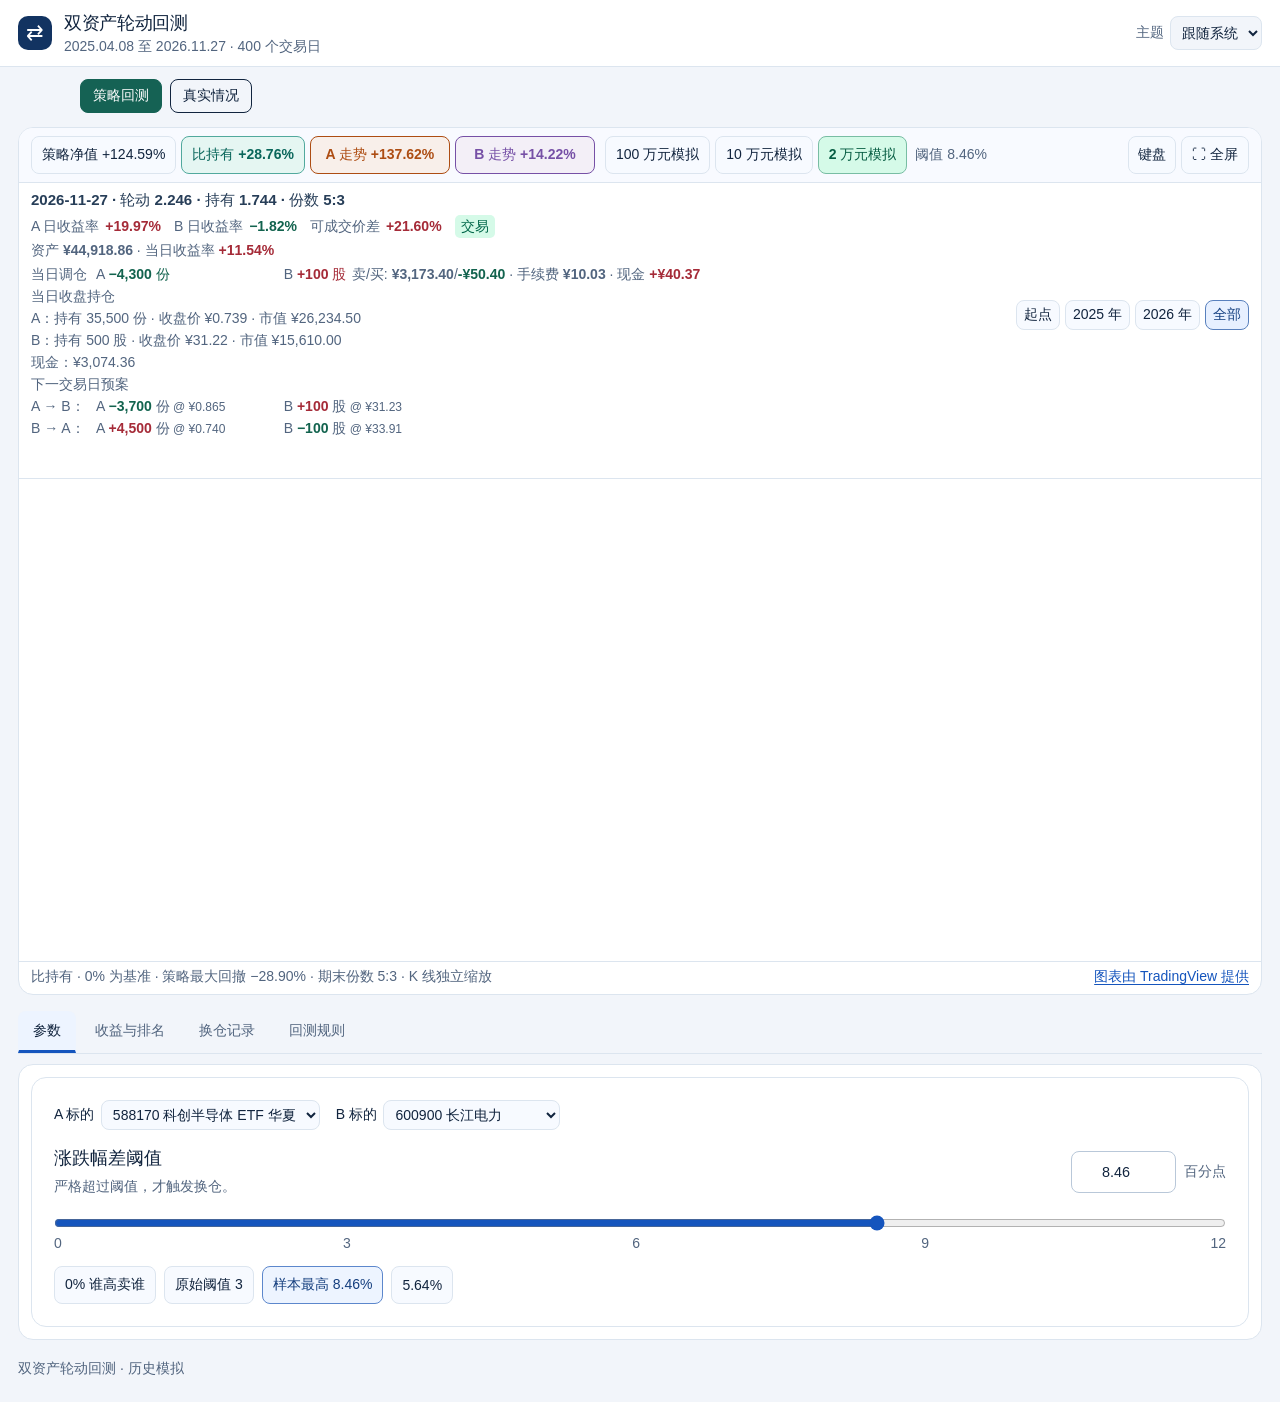
==== commit 52c9afaf: "Double next-day preview threshold when selling 588170" ====
--- a/index.html
+++ b/index.html
@@ -1,4 +1,4 @@
-<!DOCTYPE html><html lang="zh-Hans"><head><meta charset="utf-8"><meta name="viewport" content="width=device-width,initial-scale=1"><meta name="description" content="双资产历史轮动策略模拟。"><title>双资产轮动回测</title><script src="chart-theme.js?v=theme-choice"></script><link rel="stylesheet" href="style-free-pair.css?v=trade-column-align"><link rel="stylesheet" href="live-snapshot.css"><script src="vendor/lightweight-charts.js" defer></script><script src="candles.js" defer></script><script src="prices.js" defer></script><script src="pair-588170-515880.js" defer></script><script src="history-515880.js" defer></script><script src="app-close-holdings.js?v=default-gap-candles" defer></script></head>
+<!DOCTYPE html><html lang="zh-Hans"><head><meta charset="utf-8"><meta name="viewport" content="width=device-width,initial-scale=1"><meta name="description" content="双资产历史轮动策略模拟。"><title>双资产轮动回测</title><script src="chart-theme.js?v=theme-choice"></script><link rel="stylesheet" href="style-free-pair.css?v=trade-column-align"><link rel="stylesheet" href="live-snapshot.css"><script src="vendor/lightweight-charts.js" defer></script><script src="candles.js" defer></script><script src="prices.js" defer></script><script src="pair-588170-515880.js" defer></script><script src="history-515880.js" defer></script><script src="app-close-holdings.js?v=double-trigger-588170" defer></script></head>
 <body><header><div class="shell brand"><span class="logo" aria-hidden="true">⇄</span><div class="brand-copy"><h1>双资产轮动回测</h1><p class="period" id="period">800 个交易日 · 历史模拟</p></div><label class="theme-choice">主题 <select id="theme-choice" aria-label="主题"><option value="system">跟随系统</option><option value="light">浅色</option><option value="dark">深色</option></select></label></div></header>
 <nav class="shell workspace-tabs" aria-label="双资工作区"><a href="./" aria-current="page">策略回测</a><a href="live.html">真实情况</a></nav>
 <main class="shell">
@@ -19,7 +19,7 @@
    <span class="asset-tip-anchor"><button type="button" data-asset-return="b" aria-pressed="true" aria-controls="chart" aria-describedby="asset-tip-b">B 走势<span id="asset-return-b"></span></button><span class="asset-tip" role="tooltip" id="asset-tip-b">长江电力（600900）</span></span>
   </div>
  </div><div class="model-switch" role="group" aria-label="回测模式"><button type="button" data-mode="account100" aria-pressed="false">100 万元模拟</button><button type="button" data-mode="account" aria-pressed="false">10 万元模拟</button><button type="button" data-mode="account20" aria-pressed="true">2 万元模拟</button><span id="threshold-current">阈值 0%</span></div><div class="terminal-tools"><details id="keyboard-help"><summary>键盘</summary><div class="keyboard-card"><p id="keyboard-guide">点击图表，或按 Tab 聚焦后使用快捷键。</p><p><kbd>←</kbd> <kbd>→</kbd> 移动 1 个交易日；加 <kbd>Shift</kbd> 移动 5 个</p><p><kbd>Option</kbd>（<kbd>Alt</kbd>）+ <kbd>←</kbd> / <kbd>→</kbd> 固定十字线，平移 1 个交易日</p><p><kbd>↑</kbd> <kbd>↓</kbd> 或 <kbd>+</kbd> <kbd>−</kbd> 缩放</p><p><kbd>Page Up</kbd> <kbd>Page Down</kbd> 向前／向后翻屏</p><p><kbd>Home</kbd> <kbd>End</kbd> 跳到首日／末日</p><p><kbd>0</kbd> 回到起点 · <kbd>F</kbd> 全屏 · <kbd>Esc</kbd> 清除十字线／退出全屏</p></div></details><button type="button" id="full" class="full" aria-pressed="false">⛶ 全屏</button></div></div>
- <div class="terminal-info"><div class="quote-readout" aria-label="图表数据"><p id="readout" class="readout"></p><p id="daily-readout" class="daily-readout" aria-label="当日收益率" hidden><span>A 日收益率 <strong id="daily-a">—</strong></span><span>B 日收益率 <strong id="daily-b">—</strong></span><span><span id="gap-label">可成交价差</span> <strong id="daily-diff">—</strong></span><span id="daily-status" class="daily-status" hidden></span></p><div id="account-readout" hidden><p class="account-readout">资产 <strong id="account-amounts"></strong> · 当日收益率 <strong id="account-daily-return"></strong></p><p class="account-readout" id="account-day-trade"><span id="account-day-trade-content" hidden><strong>当日调仓</strong><span>A <strong id="day-trade-a"></strong></span><span>B <strong id="day-trade-b"></strong></span><span class="day-trade-cost" id="account-day-trade-cost">卖/买: <strong id="day-trade-sell"></strong>/<strong id="day-trade-delta" title="买入金额减去卖出金额，未扣手续费"></strong> · 手续费 <strong id="day-trade-fee"></strong> · 现金 <strong id="day-trade-cash"></strong></span></span><span id="account-day-trade-blank" aria-hidden="true">&nbsp;</span></p><p class="account-readout"><strong>当日收盘持仓</strong></p><p class="account-readout" id="account-close-a"></p><p class="account-readout" id="account-close-b"></p><p class="account-readout" id="account-close-cash"></p><div id="next-trade-plan" role="group" aria-labelledby="next-trade-heading"><p class="account-readout"><strong id="next-trade-heading" title="假设买入侧平盘、持仓不变，反推卖出侧刚超过阈值的买一价。显示试算报价，非实际盘口。">下一交易日预案</strong></p><p class="account-readout plan-row"><span>A → B：</span><span id="plan-0-0-cell">A <strong id="plan-0-0-qty"></strong><span id="plan-0-0-unit"></span><small class="plan-price" id="plan-0-0-price"></small></span><span id="plan-0-1-cell">B <strong id="plan-0-1-qty"></strong><span id="plan-0-1-unit"></span><small class="plan-price" id="plan-0-1-price"></small></span><span class="plan-reason" id="plan-0-reason" hidden></span></p><p class="account-readout plan-row"><span>B → A：</span><span id="plan-1-0-cell">A <strong id="plan-1-0-qty"></strong><span id="plan-1-0-unit"></span><small class="plan-price" id="plan-1-0-price"></small></span><span id="plan-1-1-cell">B <strong id="plan-1-1-qty"></strong><span id="plan-1-1-unit"></span><small class="plan-price" id="plan-1-1-price"></small></span><span class="plan-reason" id="plan-1-reason" hidden></span></p></div></div></div><div class="periods" id="chart-periods" role="group" aria-label="图表区间"><button type="button" data-range="start" aria-pressed="false">起点</button><button type="button" data-range="all" aria-pressed="true">全部</button></div></div>
+ <div class="terminal-info"><div class="quote-readout" aria-label="图表数据"><p id="readout" class="readout"></p><p id="daily-readout" class="daily-readout" aria-label="当日收益率" hidden><span>A 日收益率 <strong id="daily-a">—</strong></span><span>B 日收益率 <strong id="daily-b">—</strong></span><span><span id="gap-label">可成交价差</span> <strong id="daily-diff">—</strong></span><span id="daily-status" class="daily-status" hidden></span></p><div id="account-readout" hidden><p class="account-readout">资产 <strong id="account-amounts"></strong> · 当日收益率 <strong id="account-daily-return"></strong></p><p class="account-readout" id="account-day-trade"><span id="account-day-trade-content" hidden><strong>当日调仓</strong><span>A <strong id="day-trade-a"></strong></span><span>B <strong id="day-trade-b"></strong></span><span class="day-trade-cost" id="account-day-trade-cost">卖/买: <strong id="day-trade-sell"></strong>/<strong id="day-trade-delta" title="买入金额减去卖出金额，未扣手续费"></strong> · 手续费 <strong id="day-trade-fee"></strong> · 现金 <strong id="day-trade-cash"></strong></span></span><span id="account-day-trade-blank" aria-hidden="true">&nbsp;</span></p><p class="account-readout"><strong>当日收盘持仓</strong></p><p class="account-readout" id="account-close-a"></p><p class="account-readout" id="account-close-b"></p><p class="account-readout" id="account-close-cash"></p><div id="next-trade-plan" role="group" aria-labelledby="next-trade-heading"><p class="account-readout"><strong id="next-trade-heading" title="假设买入侧平盘、持仓不变，反推卖出侧刚超过阈值的买一价；588170 为卖出侧时，试算阈值 ×2。显示试算报价，非实际盘口。">下一交易日预案</strong></p><p class="account-readout plan-row"><span>A → B：</span><span id="plan-0-0-cell">A <strong id="plan-0-0-qty"></strong><span id="plan-0-0-unit"></span><small class="plan-price" id="plan-0-0-price"></small></span><span id="plan-0-1-cell">B <strong id="plan-0-1-qty"></strong><span id="plan-0-1-unit"></span><small class="plan-price" id="plan-0-1-price"></small></span><span class="plan-reason" id="plan-0-reason" hidden></span></p><p class="account-readout plan-row"><span>B → A：</span><span id="plan-1-0-cell">A <strong id="plan-1-0-qty"></strong><span id="plan-1-0-unit"></span><small class="plan-price" id="plan-1-0-price"></small></span><span id="plan-1-1-cell">B <strong id="plan-1-1-qty"></strong><span id="plan-1-1-unit"></span><small class="plan-price" id="plan-1-1-price"></small></span><span class="plan-reason" id="plan-1-reason" hidden></span></p></div></div></div><div class="periods" id="chart-periods" role="group" aria-label="图表区间"><button type="button" data-range="start" aria-pressed="false">起点</button><button type="button" data-range="all" aria-pressed="true">全部</button></div></div>
  <div class="tv-frame" id="chart" tabindex="0" aria-describedby="keyboard-guide" aria-keyshortcuts="ArrowLeft ArrowRight Shift+ArrowLeft Shift+ArrowRight ArrowUp ArrowDown PageUp PageDown Home End 0 F Escape" aria-label="策略与持有净值曲线"></div>
  <div class="terminal-foot"><p id="graph-summary"></p><a href="https://www.tradingview.com/" rel="noreferrer">图表由 TradingView 提供</a></div>
 </section>
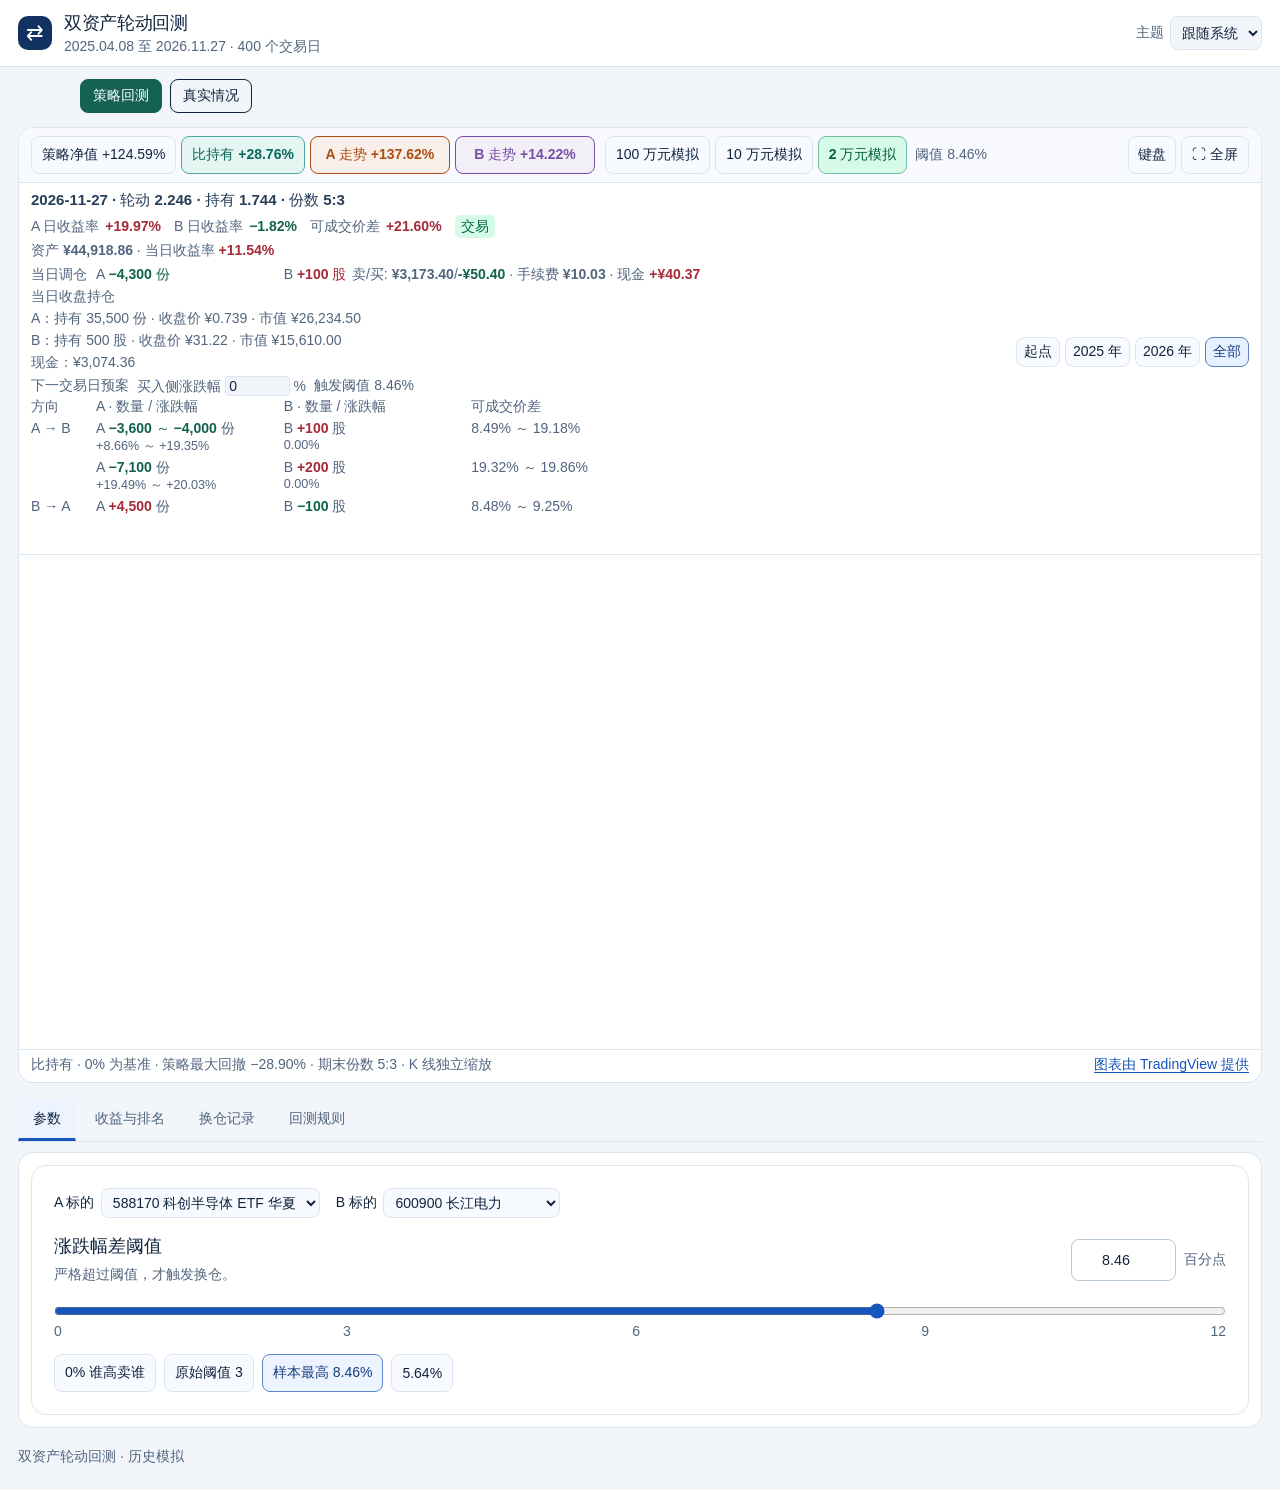
==== commit 4734b831: "Show next-day rotation sizing by triggered spread ranges" ====
--- a/index.html
+++ b/index.html
@@ -1,4 +1,4 @@
-<!DOCTYPE html><html lang="zh-Hans"><head><meta charset="utf-8"><meta name="viewport" content="width=device-width,initial-scale=1"><meta name="description" content="双资产历史轮动策略模拟。"><title>双资产轮动回测</title><script src="chart-theme.js?v=theme-choice"></script><link rel="stylesheet" href="style-free-pair.css?v=trade-column-align"><link rel="stylesheet" href="live-snapshot.css"><script src="vendor/lightweight-charts.js" defer></script><script src="candles.js" defer></script><script src="prices.js" defer></script><script src="pair-588170-515880.js" defer></script><script src="history-515880.js" defer></script><script src="app-close-holdings.js?v=double-trigger-588170" defer></script></head>
+<!DOCTYPE html><html lang="zh-Hans"><head><meta charset="utf-8"><meta name="viewport" content="width=device-width,initial-scale=1"><meta name="description" content="双资产历史轮动策略模拟。"><title>双资产轮动回测</title><script src="chart-theme.js?v=theme-choice"></script><link rel="stylesheet" href="style-free-pair.css?v=range-plan"><link rel="stylesheet" href="live-snapshot.css"><script src="vendor/lightweight-charts.js" defer></script><script src="candles.js" defer></script><script src="prices.js" defer></script><script src="pair-588170-515880.js" defer></script><script src="history-515880.js" defer></script><script src="app-close-holdings.js?v=range-plan" defer></script></head>
 <body><header><div class="shell brand"><span class="logo" aria-hidden="true">⇄</span><div class="brand-copy"><h1>双资产轮动回测</h1><p class="period" id="period">800 个交易日 · 历史模拟</p></div><label class="theme-choice">主题 <select id="theme-choice" aria-label="主题"><option value="system">跟随系统</option><option value="light">浅色</option><option value="dark">深色</option></select></label></div></header>
 <nav class="shell workspace-tabs" aria-label="双资工作区"><a href="./" aria-current="page">策略回测</a><a href="live.html">真实情况</a></nav>
 <main class="shell">
@@ -19,7 +19,7 @@
    <span class="asset-tip-anchor"><button type="button" data-asset-return="b" aria-pressed="true" aria-controls="chart" aria-describedby="asset-tip-b">B 走势<span id="asset-return-b"></span></button><span class="asset-tip" role="tooltip" id="asset-tip-b">长江电力（600900）</span></span>
   </div>
  </div><div class="model-switch" role="group" aria-label="回测模式"><button type="button" data-mode="account100" aria-pressed="false">100 万元模拟</button><button type="button" data-mode="account" aria-pressed="false">10 万元模拟</button><button type="button" data-mode="account20" aria-pressed="true">2 万元模拟</button><span id="threshold-current">阈值 0%</span></div><div class="terminal-tools"><details id="keyboard-help"><summary>键盘</summary><div class="keyboard-card"><p id="keyboard-guide">点击图表，或按 Tab 聚焦后使用快捷键。</p><p><kbd>←</kbd> <kbd>→</kbd> 移动 1 个交易日；加 <kbd>Shift</kbd> 移动 5 个</p><p><kbd>Option</kbd>（<kbd>Alt</kbd>）+ <kbd>←</kbd> / <kbd>→</kbd> 固定十字线，平移 1 个交易日</p><p><kbd>↑</kbd> <kbd>↓</kbd> 或 <kbd>+</kbd> <kbd>−</kbd> 缩放</p><p><kbd>Page Up</kbd> <kbd>Page Down</kbd> 向前／向后翻屏</p><p><kbd>Home</kbd> <kbd>End</kbd> 跳到首日／末日</p><p><kbd>0</kbd> 回到起点 · <kbd>F</kbd> 全屏 · <kbd>Esc</kbd> 清除十字线／退出全屏</p></div></details><button type="button" id="full" class="full" aria-pressed="false">⛶ 全屏</button></div></div>
- <div class="terminal-info"><div class="quote-readout" aria-label="图表数据"><p id="readout" class="readout"></p><p id="daily-readout" class="daily-readout" aria-label="当日收益率" hidden><span>A 日收益率 <strong id="daily-a">—</strong></span><span>B 日收益率 <strong id="daily-b">—</strong></span><span><span id="gap-label">可成交价差</span> <strong id="daily-diff">—</strong></span><span id="daily-status" class="daily-status" hidden></span></p><div id="account-readout" hidden><p class="account-readout">资产 <strong id="account-amounts"></strong> · 当日收益率 <strong id="account-daily-return"></strong></p><p class="account-readout" id="account-day-trade"><span id="account-day-trade-content" hidden><strong>当日调仓</strong><span>A <strong id="day-trade-a"></strong></span><span>B <strong id="day-trade-b"></strong></span><span class="day-trade-cost" id="account-day-trade-cost">卖/买: <strong id="day-trade-sell"></strong>/<strong id="day-trade-delta" title="买入金额减去卖出金额，未扣手续费"></strong> · 手续费 <strong id="day-trade-fee"></strong> · 现金 <strong id="day-trade-cash"></strong></span></span><span id="account-day-trade-blank" aria-hidden="true">&nbsp;</span></p><p class="account-readout"><strong>当日收盘持仓</strong></p><p class="account-readout" id="account-close-a"></p><p class="account-readout" id="account-close-b"></p><p class="account-readout" id="account-close-cash"></p><div id="next-trade-plan" role="group" aria-labelledby="next-trade-heading"><p class="account-readout"><strong id="next-trade-heading" title="假设买入侧平盘、持仓不变，反推卖出侧刚超过阈值的买一价；588170 为卖出侧时，试算阈值 ×2。显示试算报价，非实际盘口。">下一交易日预案</strong></p><p class="account-readout plan-row"><span>A → B：</span><span id="plan-0-0-cell">A <strong id="plan-0-0-qty"></strong><span id="plan-0-0-unit"></span><small class="plan-price" id="plan-0-0-price"></small></span><span id="plan-0-1-cell">B <strong id="plan-0-1-qty"></strong><span id="plan-0-1-unit"></span><small class="plan-price" id="plan-0-1-price"></small></span><span class="plan-reason" id="plan-0-reason" hidden></span></p><p class="account-readout plan-row"><span>B → A：</span><span id="plan-1-0-cell">A <strong id="plan-1-0-qty"></strong><span id="plan-1-0-unit"></span><small class="plan-price" id="plan-1-0-price"></small></span><span id="plan-1-1-cell">B <strong id="plan-1-1-qty"></strong><span id="plan-1-1-unit"></span><small class="plan-price" id="plan-1-1-price"></small></span><span class="plan-reason" id="plan-1-reason" hidden></span></p></div></div></div><div class="periods" id="chart-periods" role="group" aria-label="图表区间"><button type="button" data-range="start" aria-pressed="false">起点</button><button type="button" data-range="all" aria-pressed="true">全部</button></div></div>
+ <div class="terminal-info"><div class="quote-readout" aria-label="图表数据"><p id="readout" class="readout"></p><p id="daily-readout" class="daily-readout" aria-label="当日收益率" hidden><span>A 日收益率 <strong id="daily-a">—</strong></span><span>B 日收益率 <strong id="daily-b">—</strong></span><span><span id="gap-label">可成交价差</span> <strong id="daily-diff">—</strong></span><span id="daily-status" class="daily-status" hidden></span></p><div id="account-readout" hidden><p class="account-readout">资产 <strong id="account-amounts"></strong> · 当日收益率 <strong id="account-daily-return"></strong></p><p class="account-readout" id="account-day-trade"><span id="account-day-trade-content" hidden><strong>当日调仓</strong><span>A <strong id="day-trade-a"></strong></span><span>B <strong id="day-trade-b"></strong></span><span class="day-trade-cost" id="account-day-trade-cost">卖/买: <strong id="day-trade-sell"></strong>/<strong id="day-trade-delta" title="买入金额减去卖出金额，未扣手续费"></strong> · 手续费 <strong id="day-trade-fee"></strong> · 现金 <strong id="day-trade-cash"></strong></span></span><span id="account-day-trade-blank" aria-hidden="true">&nbsp;</span></p><p class="account-readout"><strong>当日收盘持仓</strong></p><p class="account-readout" id="account-close-a"></p><p class="account-readout" id="account-close-b"></p><p class="account-readout" id="account-close-cash"></p><div id="next-trade-plan" class="account-readout" role="group" aria-labelledby="next-trade-heading"><div class="plan-heading"><strong id="next-trade-heading" title="只列超过原阈值的情景。以当前收盘持仓为起点，在涨跌停范围内按价格档位试算，不使用下一日实际行情。">下一交易日预案</strong><label>买入侧涨跌幅 <input id="plan-buyer-move" type="number" value="0" min="-20" max="20" step="0.01"> %</label><span id="plan-threshold"></span></div><div id="plan-scroll" tabindex="0" role="region" aria-label="不同价差下的买卖数量"><div class="plan-row plan-columns"><span>方向</span><span>A · 数量 / 涨跌幅</span><span>B · 数量 / 涨跌幅</span><span>可成交价差</span></div><div id="plan-results"></div></div></div></div></div><div class="periods" id="chart-periods" role="group" aria-label="图表区间"><button type="button" data-range="start" aria-pressed="false">起点</button><button type="button" data-range="all" aria-pressed="true">全部</button></div></div>
  <div class="tv-frame" id="chart" tabindex="0" aria-describedby="keyboard-guide" aria-keyshortcuts="ArrowLeft ArrowRight Shift+ArrowLeft Shift+ArrowRight ArrowUp ArrowDown PageUp PageDown Home End 0 F Escape" aria-label="策略与持有净值曲线"></div>
  <div class="terminal-foot"><p id="graph-summary"></p><a href="https://www.tradingview.com/" rel="noreferrer">图表由 TradingView 提供</a></div>
 </section>
--- a/style-free-pair.css
+++ b/style-free-pair.css
@@ -81,12 +81,13 @@
 :where(:root[data-theme="dark"]) .year-pnl[data-sign=up]{color:#fd9ca8}
 :where(:root[data-theme="dark"]) .year-pnl[data-sign=down]{color:#7addb3}
 
-.terminal:has(#account-readout:not([hidden]) #next-trade-plan){--plan-space:72px}
-#next-trade-plan .account-readout{white-space:nowrap;overflow-x:auto;scrollbar-width:none}
-
-#next-trade-plan .plan-row,#account-day-trade-content{grid-template-columns:4.25em 13em max-content;column-gap:.4em}
-#next-trade-plan .plan-row{display:grid}
+.terminal:has(#account-readout:not([hidden]) #next-trade-plan){--plan-space:160px}
+#account-day-trade-content{column-gap:.4em;grid-template-columns:4.25em 13em max-content}
 @media(min-width:681px){#account-day-trade-content{grid-template-columns:4.25em 13em max-content max-content}}
-#next-trade-plan .plan-reason{grid-column:2/-1}
-
-#next-trade-plan .plan-price{color:var(--muted);font-size:.86em}
+#next-trade-plan .plan-heading{display:flex;align-items:center;gap:.6em;white-space:nowrap;overflow:auto;scrollbar-width:none}
+#plan-buyer-move{width:4.6em;padding:1px 3px;font:inherit;color:var(--ink);background:var(--bg);border:1px solid var(--line);border-radius:4px}
+#plan-scroll{height:8.4em;overflow:auto}
+#next-trade-plan .plan-row{display:grid;grid-template-columns:4.25em 13em 13em max-content;column-gap:.4em;padding:2px 0;white-space:nowrap;width:max-content;min-width:100%}
+#next-trade-plan .plan-columns{position:sticky;top:0;background:var(--surface);z-index:1}
+#next-trade-plan .plan-row small{display:block;font-size:.9em}
+#next-trade-plan .plan-off{grid-column:2/4}
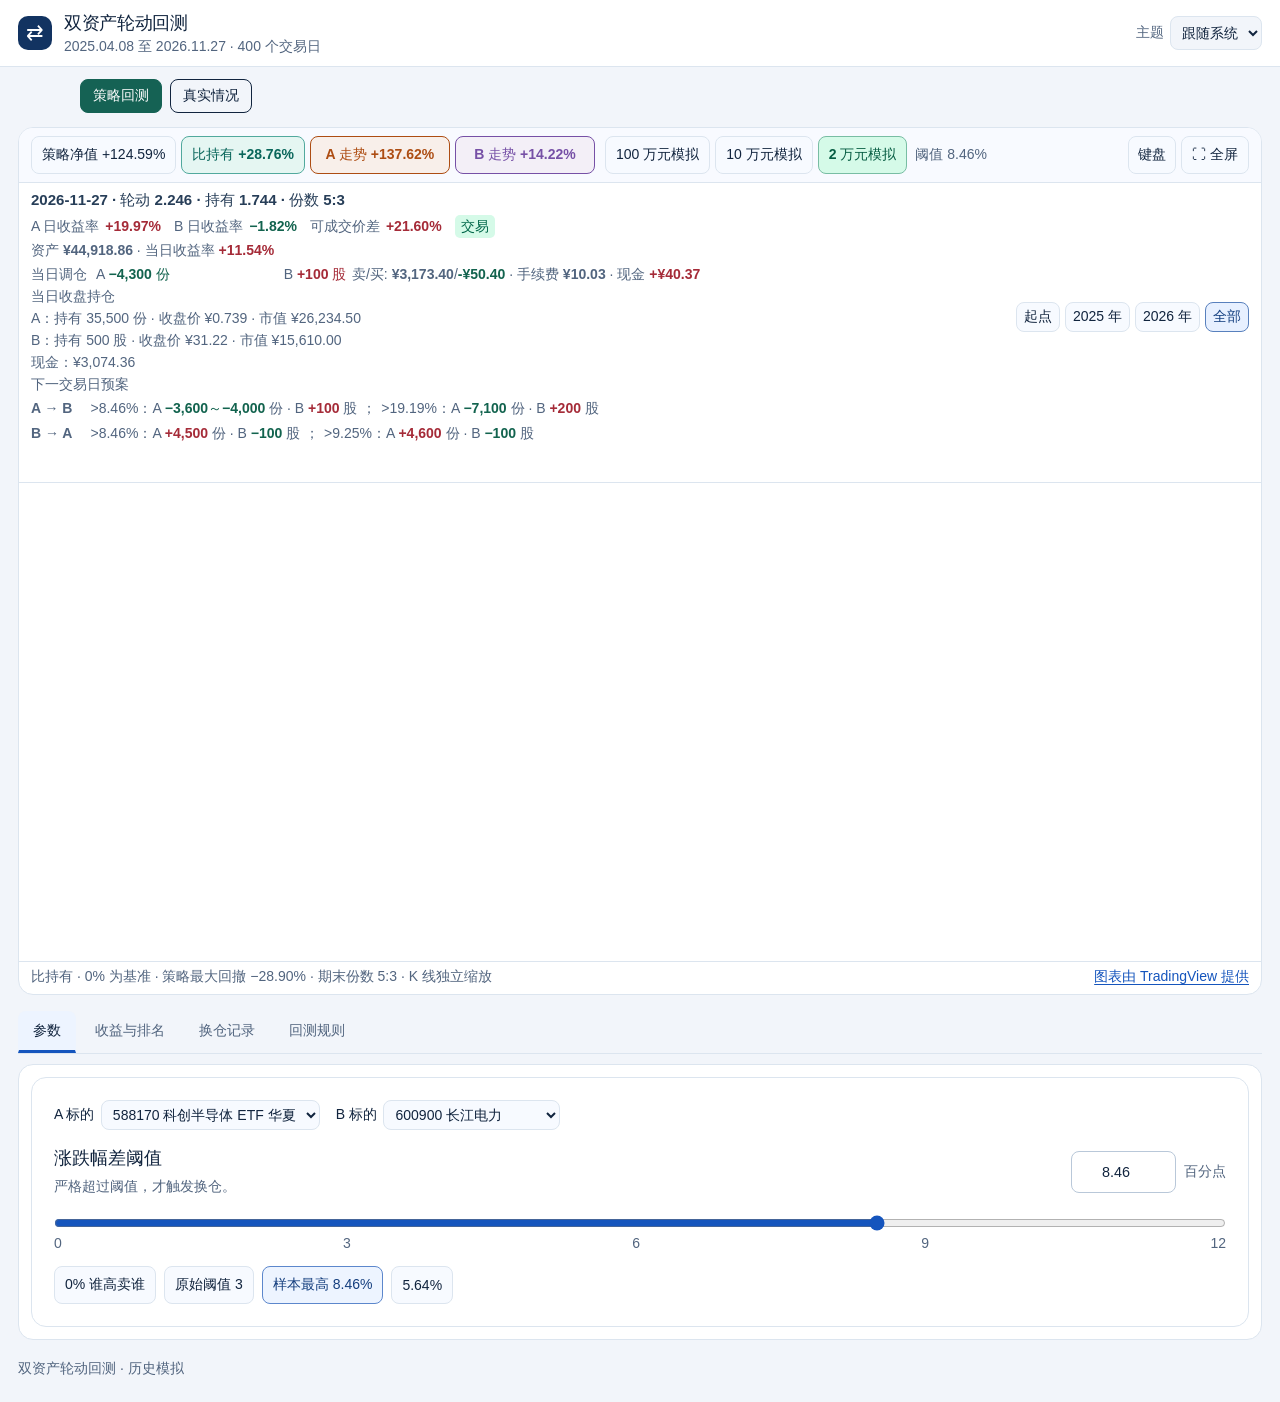
==== commit 4628e5e7: "Condense next-session spread boundaries to one line per direction" ====
--- a/index.html
+++ b/index.html
@@ -1,4 +1,4 @@
-<!DOCTYPE html><html lang="zh-Hans"><head><meta charset="utf-8"><meta name="viewport" content="width=device-width,initial-scale=1"><meta name="description" content="双资产历史轮动策略模拟。"><title>双资产轮动回测</title><script src="chart-theme.js?v=theme-choice"></script><link rel="stylesheet" href="style-free-pair.css?v=range-plan"><link rel="stylesheet" href="live-snapshot.css"><script src="vendor/lightweight-charts.js" defer></script><script src="candles.js" defer></script><script src="prices.js" defer></script><script src="pair-588170-515880.js" defer></script><script src="history-515880.js" defer></script><script src="app-close-holdings.js?v=range-plan" defer></script></head>
+<!DOCTYPE html><html lang="zh-Hans"><head><meta charset="utf-8"><meta name="viewport" content="width=device-width,initial-scale=1"><meta name="description" content="双资产历史轮动策略模拟。"><title>双资产轮动回测</title><script src="chart-theme.js?v=theme-choice"></script><link rel="stylesheet" href="style-free-pair.css?v=compact-plan"><link rel="stylesheet" href="live-snapshot.css"><script src="vendor/lightweight-charts.js" defer></script><script src="candles.js" defer></script><script src="prices.js" defer></script><script src="pair-588170-515880.js" defer></script><script src="history-515880.js" defer></script><script src="app-close-holdings.js?v=compact-plan" defer></script></head>
 <body><header><div class="shell brand"><span class="logo" aria-hidden="true">⇄</span><div class="brand-copy"><h1>双资产轮动回测</h1><p class="period" id="period">800 个交易日 · 历史模拟</p></div><label class="theme-choice">主题 <select id="theme-choice" aria-label="主题"><option value="system">跟随系统</option><option value="light">浅色</option><option value="dark">深色</option></select></label></div></header>
 <nav class="shell workspace-tabs" aria-label="双资工作区"><a href="./" aria-current="page">策略回测</a><a href="live.html">真实情况</a></nav>
 <main class="shell">
@@ -19,7 +19,7 @@
    <span class="asset-tip-anchor"><button type="button" data-asset-return="b" aria-pressed="true" aria-controls="chart" aria-describedby="asset-tip-b">B 走势<span id="asset-return-b"></span></button><span class="asset-tip" role="tooltip" id="asset-tip-b">长江电力（600900）</span></span>
   </div>
  </div><div class="model-switch" role="group" aria-label="回测模式"><button type="button" data-mode="account100" aria-pressed="false">100 万元模拟</button><button type="button" data-mode="account" aria-pressed="false">10 万元模拟</button><button type="button" data-mode="account20" aria-pressed="true">2 万元模拟</button><span id="threshold-current">阈值 0%</span></div><div class="terminal-tools"><details id="keyboard-help"><summary>键盘</summary><div class="keyboard-card"><p id="keyboard-guide">点击图表，或按 Tab 聚焦后使用快捷键。</p><p><kbd>←</kbd> <kbd>→</kbd> 移动 1 个交易日；加 <kbd>Shift</kbd> 移动 5 个</p><p><kbd>Option</kbd>（<kbd>Alt</kbd>）+ <kbd>←</kbd> / <kbd>→</kbd> 固定十字线，平移 1 个交易日</p><p><kbd>↑</kbd> <kbd>↓</kbd> 或 <kbd>+</kbd> <kbd>−</kbd> 缩放</p><p><kbd>Page Up</kbd> <kbd>Page Down</kbd> 向前／向后翻屏</p><p><kbd>Home</kbd> <kbd>End</kbd> 跳到首日／末日</p><p><kbd>0</kbd> 回到起点 · <kbd>F</kbd> 全屏 · <kbd>Esc</kbd> 清除十字线／退出全屏</p></div></details><button type="button" id="full" class="full" aria-pressed="false">⛶ 全屏</button></div></div>
- <div class="terminal-info"><div class="quote-readout" aria-label="图表数据"><p id="readout" class="readout"></p><p id="daily-readout" class="daily-readout" aria-label="当日收益率" hidden><span>A 日收益率 <strong id="daily-a">—</strong></span><span>B 日收益率 <strong id="daily-b">—</strong></span><span><span id="gap-label">可成交价差</span> <strong id="daily-diff">—</strong></span><span id="daily-status" class="daily-status" hidden></span></p><div id="account-readout" hidden><p class="account-readout">资产 <strong id="account-amounts"></strong> · 当日收益率 <strong id="account-daily-return"></strong></p><p class="account-readout" id="account-day-trade"><span id="account-day-trade-content" hidden><strong>当日调仓</strong><span>A <strong id="day-trade-a"></strong></span><span>B <strong id="day-trade-b"></strong></span><span class="day-trade-cost" id="account-day-trade-cost">卖/买: <strong id="day-trade-sell"></strong>/<strong id="day-trade-delta" title="买入金额减去卖出金额，未扣手续费"></strong> · 手续费 <strong id="day-trade-fee"></strong> · 现金 <strong id="day-trade-cash"></strong></span></span><span id="account-day-trade-blank" aria-hidden="true">&nbsp;</span></p><p class="account-readout"><strong>当日收盘持仓</strong></p><p class="account-readout" id="account-close-a"></p><p class="account-readout" id="account-close-b"></p><p class="account-readout" id="account-close-cash"></p><div id="next-trade-plan" class="account-readout" role="group" aria-labelledby="next-trade-heading"><div class="plan-heading"><strong id="next-trade-heading" title="只列超过原阈值的情景。以当前收盘持仓为起点，在涨跌停范围内按价格档位试算，不使用下一日实际行情。">下一交易日预案</strong><label>买入侧涨跌幅 <input id="plan-buyer-move" type="number" value="0" min="-20" max="20" step="0.01"> %</label><span id="plan-threshold"></span></div><div id="plan-scroll" tabindex="0" role="region" aria-label="不同价差下的买卖数量"><div class="plan-row plan-columns"><span>方向</span><span>A · 数量 / 涨跌幅</span><span>B · 数量 / 涨跌幅</span><span>可成交价差</span></div><div id="plan-results"></div></div></div></div></div><div class="periods" id="chart-periods" role="group" aria-label="图表区间"><button type="button" data-range="start" aria-pressed="false">起点</button><button type="button" data-range="all" aria-pressed="true">全部</button></div></div>
+ <div class="terminal-info"><div class="quote-readout" aria-label="图表数据"><p id="readout" class="readout"></p><p id="daily-readout" class="daily-readout" aria-label="当日收益率" hidden><span>A 日收益率 <strong id="daily-a">—</strong></span><span>B 日收益率 <strong id="daily-b">—</strong></span><span><span id="gap-label">可成交价差</span> <strong id="daily-diff">—</strong></span><span id="daily-status" class="daily-status" hidden></span></p><div id="account-readout" hidden><p class="account-readout">资产 <strong id="account-amounts"></strong> · 当日收益率 <strong id="account-daily-return"></strong></p><p class="account-readout" id="account-day-trade"><span id="account-day-trade-content" hidden><strong>当日调仓</strong><span>A <strong id="day-trade-a"></strong></span><span>B <strong id="day-trade-b"></strong></span><span class="day-trade-cost" id="account-day-trade-cost">卖/买: <strong id="day-trade-sell"></strong>/<strong id="day-trade-delta" title="买入金额减去卖出金额，未扣手续费"></strong> · 手续费 <strong id="day-trade-fee"></strong> · 现金 <strong id="day-trade-cash"></strong></span></span><span id="account-day-trade-blank" aria-hidden="true">&nbsp;</span></p><p class="account-readout"><strong>当日收盘持仓</strong></p><p class="account-readout" id="account-close-a"></p><p class="account-readout" id="account-close-b"></p><p class="account-readout" id="account-close-cash"></p><div id="next-trade-plan" class="account-readout" role="group" aria-labelledby="next-trade-heading"><strong id="next-trade-heading" title="按买入侧平盘试算。每个方向从左往右，越过后面的价差边界就用下一档。">下一交易日预案</strong><div id="plan-results" tabindex="0" role="region" aria-label="各方向价差边界和买卖数量"></div></div></div></div><div class="periods" id="chart-periods" role="group" aria-label="图表区间"><button type="button" data-range="start" aria-pressed="false">起点</button><button type="button" data-range="all" aria-pressed="true">全部</button></div></div>
  <div class="tv-frame" id="chart" tabindex="0" aria-describedby="keyboard-guide" aria-keyshortcuts="ArrowLeft ArrowRight Shift+ArrowLeft Shift+ArrowRight ArrowUp ArrowDown PageUp PageDown Home End 0 F Escape" aria-label="策略与持有净值曲线"></div>
  <div class="terminal-foot"><p id="graph-summary"></p><a href="https://www.tradingview.com/" rel="noreferrer">图表由 TradingView 提供</a></div>
 </section>
--- a/style-free-pair.css
+++ b/style-free-pair.css
@@ -81,13 +81,11 @@
 :where(:root[data-theme="dark"]) .year-pnl[data-sign=up]{color:#fd9ca8}
 :where(:root[data-theme="dark"]) .year-pnl[data-sign=down]{color:#7addb3}
 
-.terminal:has(#account-readout:not([hidden]) #next-trade-plan){--plan-space:160px}
+.terminal:has(#account-readout:not([hidden]) #next-trade-plan){--plan-space:72px}
 #account-day-trade-content{column-gap:.4em;grid-template-columns:4.25em 13em max-content}
 @media(min-width:681px){#account-day-trade-content{grid-template-columns:4.25em 13em max-content max-content}}
-#next-trade-plan .plan-heading{display:flex;align-items:center;gap:.6em;white-space:nowrap;overflow:auto;scrollbar-width:none}
-#plan-buyer-move{width:4.6em;padding:1px 3px;font:inherit;color:var(--ink);background:var(--bg);border:1px solid var(--line);border-radius:4px}
-#plan-scroll{height:8.4em;overflow:auto}
-#next-trade-plan .plan-row{display:grid;grid-template-columns:4.25em 13em 13em max-content;column-gap:.4em;padding:2px 0;white-space:nowrap;width:max-content;min-width:100%}
-#next-trade-plan .plan-columns{position:sticky;top:0;background:var(--surface);z-index:1}
-#next-trade-plan .plan-row small{display:block;font-size:.9em}
-#next-trade-plan .plan-off{grid-column:2/4}
+#plan-results{white-space:nowrap;overflow-x:auto;scrollbar-width:none}
+#next-trade-plan .plan-row{line-height:1.45;margin-top:4px}
+.plan-direction{display:inline-block;min-width:4.25em}
+.plan-cutoff{color:var(--muted)}
+.plan-separator{margin-inline:.35em;color:var(--muted)}
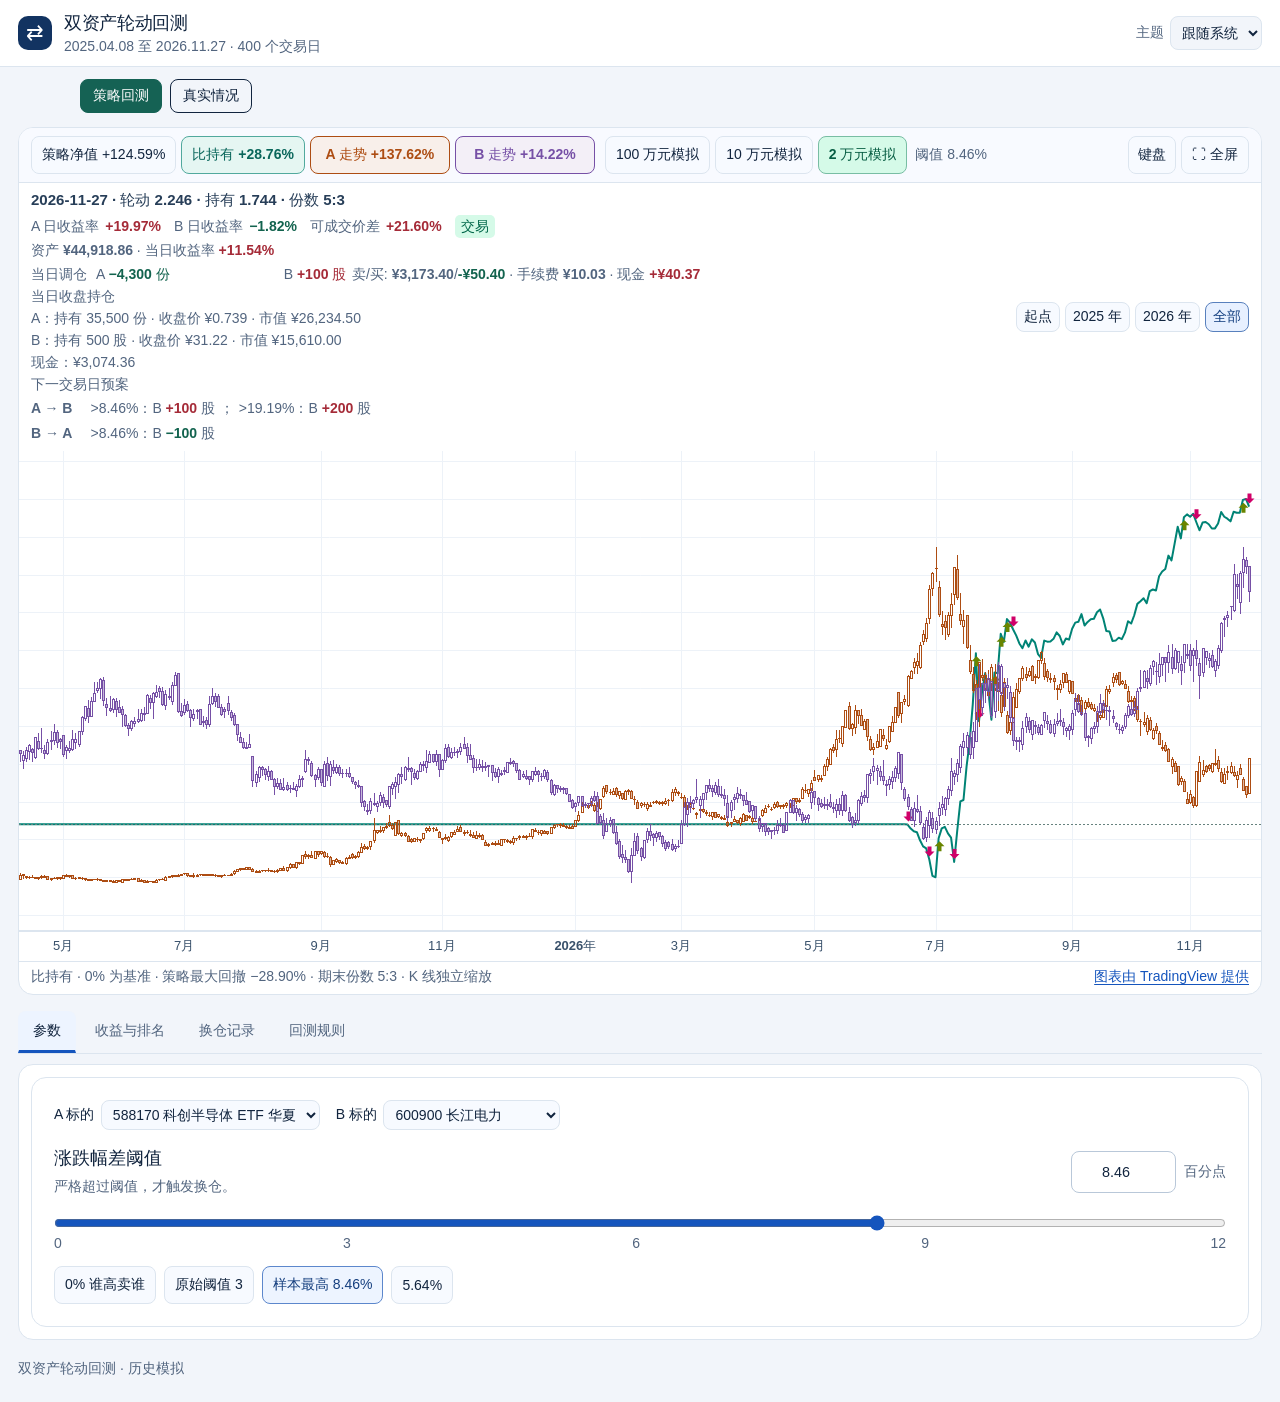
==== commit 443db3cb: "Show only anchor-side sizing in next-day preview" ====
--- a/index.html
+++ b/index.html
@@ -1,4 +1,4 @@
-<!DOCTYPE html><html lang="zh-Hans"><head><meta charset="utf-8"><meta name="viewport" content="width=device-width,initial-scale=1"><meta name="description" content="双资产历史轮动策略模拟。"><title>双资产轮动回测</title><script src="chart-theme.js?v=theme-choice"></script><link rel="stylesheet" href="style-free-pair.css?v=compact-plan"><link rel="stylesheet" href="live-snapshot.css"><script src="vendor/lightweight-charts.js" defer></script><script src="candles.js" defer></script><script src="prices.js" defer></script><script src="pair-588170-515880.js" defer></script><script src="history-515880.js" defer></script><script src="app-close-holdings.js?v=compact-plan" defer></script></head>
+<!DOCTYPE html><html lang="zh-Hans"><head><meta charset="utf-8"><meta name="viewport" content="width=device-width,initial-scale=1"><meta name="description" content="双资产历史轮动策略模拟。"><title>双资产轮动回测</title><script src="chart-theme.js?v=theme-choice"></script><link rel="stylesheet" href="style-free-pair.css?v=compact-plan"><link rel="stylesheet" href="live-snapshot.css"><script src="vendor/lightweight-charts.js" defer></script><script src="candles.js" defer></script><script src="prices.js" defer></script><script src="pair-588170-515880.js" defer></script><script src="history-515880.js" defer></script><script src="app-close-holdings.js?v=anchor-plan" defer></script></head>
 <body><header><div class="shell brand"><span class="logo" aria-hidden="true">⇄</span><div class="brand-copy"><h1>双资产轮动回测</h1><p class="period" id="period">800 个交易日 · 历史模拟</p></div><label class="theme-choice">主题 <select id="theme-choice" aria-label="主题"><option value="system">跟随系统</option><option value="light">浅色</option><option value="dark">深色</option></select></label></div></header>
 <nav class="shell workspace-tabs" aria-label="双资工作区"><a href="./" aria-current="page">策略回测</a><a href="live.html">真实情况</a></nav>
 <main class="shell">
@@ -19,7 +19,7 @@
    <span class="asset-tip-anchor"><button type="button" data-asset-return="b" aria-pressed="true" aria-controls="chart" aria-describedby="asset-tip-b">B 走势<span id="asset-return-b"></span></button><span class="asset-tip" role="tooltip" id="asset-tip-b">长江电力（600900）</span></span>
   </div>
  </div><div class="model-switch" role="group" aria-label="回测模式"><button type="button" data-mode="account100" aria-pressed="false">100 万元模拟</button><button type="button" data-mode="account" aria-pressed="false">10 万元模拟</button><button type="button" data-mode="account20" aria-pressed="true">2 万元模拟</button><span id="threshold-current">阈值 0%</span></div><div class="terminal-tools"><details id="keyboard-help"><summary>键盘</summary><div class="keyboard-card"><p id="keyboard-guide">点击图表，或按 Tab 聚焦后使用快捷键。</p><p><kbd>←</kbd> <kbd>→</kbd> 移动 1 个交易日；加 <kbd>Shift</kbd> 移动 5 个</p><p><kbd>Option</kbd>（<kbd>Alt</kbd>）+ <kbd>←</kbd> / <kbd>→</kbd> 固定十字线，平移 1 个交易日</p><p><kbd>↑</kbd> <kbd>↓</kbd> 或 <kbd>+</kbd> <kbd>−</kbd> 缩放</p><p><kbd>Page Up</kbd> <kbd>Page Down</kbd> 向前／向后翻屏</p><p><kbd>Home</kbd> <kbd>End</kbd> 跳到首日／末日</p><p><kbd>0</kbd> 回到起点 · <kbd>F</kbd> 全屏 · <kbd>Esc</kbd> 清除十字线／退出全屏</p></div></details><button type="button" id="full" class="full" aria-pressed="false">⛶ 全屏</button></div></div>
- <div class="terminal-info"><div class="quote-readout" aria-label="图表数据"><p id="readout" class="readout"></p><p id="daily-readout" class="daily-readout" aria-label="当日收益率" hidden><span>A 日收益率 <strong id="daily-a">—</strong></span><span>B 日收益率 <strong id="daily-b">—</strong></span><span><span id="gap-label">可成交价差</span> <strong id="daily-diff">—</strong></span><span id="daily-status" class="daily-status" hidden></span></p><div id="account-readout" hidden><p class="account-readout">资产 <strong id="account-amounts"></strong> · 当日收益率 <strong id="account-daily-return"></strong></p><p class="account-readout" id="account-day-trade"><span id="account-day-trade-content" hidden><strong>当日调仓</strong><span>A <strong id="day-trade-a"></strong></span><span>B <strong id="day-trade-b"></strong></span><span class="day-trade-cost" id="account-day-trade-cost">卖/买: <strong id="day-trade-sell"></strong>/<strong id="day-trade-delta" title="买入金额减去卖出金额，未扣手续费"></strong> · 手续费 <strong id="day-trade-fee"></strong> · 现金 <strong id="day-trade-cash"></strong></span></span><span id="account-day-trade-blank" aria-hidden="true">&nbsp;</span></p><p class="account-readout"><strong>当日收盘持仓</strong></p><p class="account-readout" id="account-close-a"></p><p class="account-readout" id="account-close-b"></p><p class="account-readout" id="account-close-cash"></p><div id="next-trade-plan" class="account-readout" role="group" aria-labelledby="next-trade-heading"><strong id="next-trade-heading" title="按买入侧平盘试算。每个方向从左往右，越过后面的价差边界就用下一档。">下一交易日预案</strong><div id="plan-results" tabindex="0" role="region" aria-label="各方向价差边界和买卖数量"></div></div></div></div><div class="periods" id="chart-periods" role="group" aria-label="图表区间"><button type="button" data-range="start" aria-pressed="false">起点</button><button type="button" data-range="all" aria-pressed="true">全部</button></div></div>
+ <div class="terminal-info"><div class="quote-readout" aria-label="图表数据"><p id="readout" class="readout"></p><p id="daily-readout" class="daily-readout" aria-label="当日收益率" hidden><span>A 日收益率 <strong id="daily-a">—</strong></span><span>B 日收益率 <strong id="daily-b">—</strong></span><span><span id="gap-label">可成交价差</span> <strong id="daily-diff">—</strong></span><span id="daily-status" class="daily-status" hidden></span></p><div id="account-readout" hidden><p class="account-readout">资产 <strong id="account-amounts"></strong> · 当日收益率 <strong id="account-daily-return"></strong></p><p class="account-readout" id="account-day-trade"><span id="account-day-trade-content" hidden><strong>当日调仓</strong><span>A <strong id="day-trade-a"></strong></span><span>B <strong id="day-trade-b"></strong></span><span class="day-trade-cost" id="account-day-trade-cost">卖/买: <strong id="day-trade-sell"></strong>/<strong id="day-trade-delta" title="买入金额减去卖出金额，未扣手续费"></strong> · 手续费 <strong id="day-trade-fee"></strong> · 现金 <strong id="day-trade-cash"></strong></span></span><span id="account-day-trade-blank" aria-hidden="true">&nbsp;</span></p><p class="account-readout"><strong>当日收盘持仓</strong></p><p class="account-readout" id="account-close-a"></p><p class="account-readout" id="account-close-b"></p><p class="account-readout" id="account-close-cash"></p><div id="next-trade-plan" class="account-readout" role="group" aria-labelledby="next-trade-heading"><strong id="next-trade-heading" title="按买入侧平盘试算。只显示各情景中单手金额较高的一侧；越过后面的价差边界就用下一档。">下一交易日预案</strong><div id="plan-results" tabindex="0" role="region" aria-label="各方向价差边界和买卖数量"></div></div></div></div><div class="periods" id="chart-periods" role="group" aria-label="图表区间"><button type="button" data-range="start" aria-pressed="false">起点</button><button type="button" data-range="all" aria-pressed="true">全部</button></div></div>
  <div class="tv-frame" id="chart" tabindex="0" aria-describedby="keyboard-guide" aria-keyshortcuts="ArrowLeft ArrowRight Shift+ArrowLeft Shift+ArrowRight ArrowUp ArrowDown PageUp PageDown Home End 0 F Escape" aria-label="策略与持有净值曲线"></div>
  <div class="terminal-foot"><p id="graph-summary"></p><a href="https://www.tradingview.com/" rel="noreferrer">图表由 TradingView 提供</a></div>
 </section>
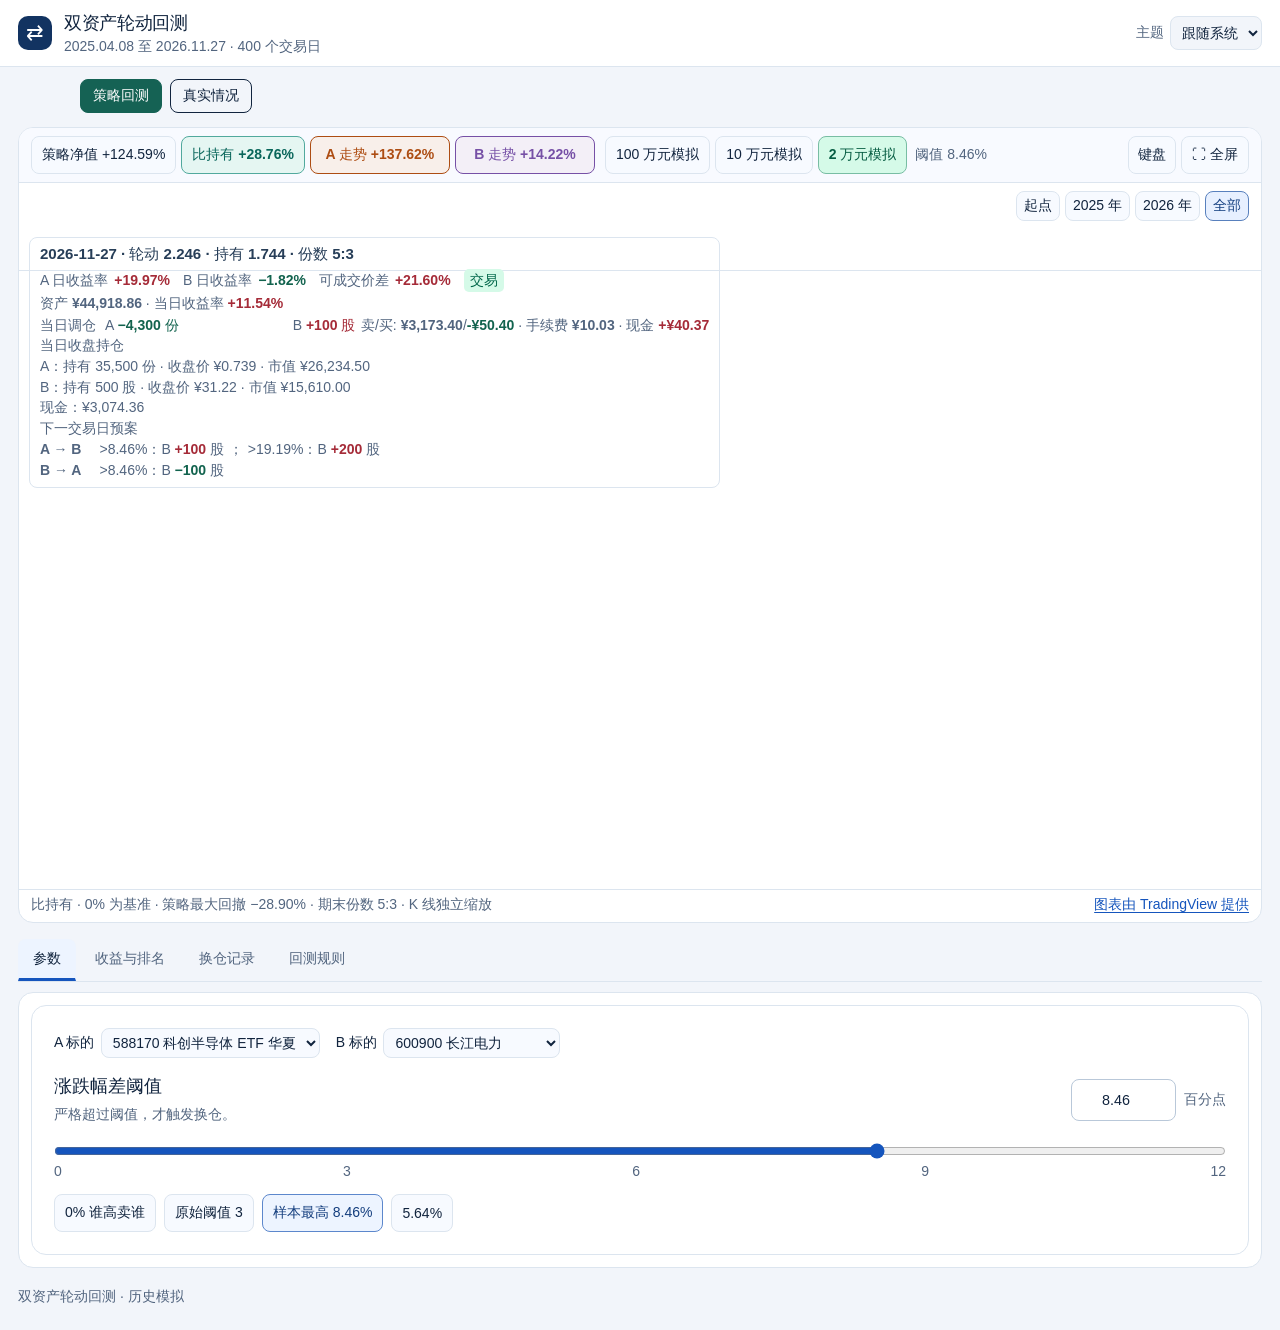
==== commit 600777bf: "Float daily readout over the chart top-left corner" ====
--- a/index.html
+++ b/index.html
@@ -1,4 +1,4 @@
-<!DOCTYPE html><html lang="zh-Hans"><head><meta charset="utf-8"><meta name="viewport" content="width=device-width,initial-scale=1"><meta name="description" content="双资产历史轮动策略模拟。"><title>双资产轮动回测</title><script src="chart-theme.js?v=theme-choice"></script><link rel="stylesheet" href="style-free-pair.css?v=compact-plan"><link rel="stylesheet" href="live-snapshot.css"><script src="vendor/lightweight-charts.js" defer></script><script src="candles.js" defer></script><script src="prices.js" defer></script><script src="pair-588170-515880.js" defer></script><script src="history-515880.js" defer></script><script src="app-close-holdings.js?v=anchor-plan" defer></script></head>
+<!DOCTYPE html><html lang="zh-Hans"><head><meta charset="utf-8"><meta name="viewport" content="width=device-width,initial-scale=1"><meta name="description" content="双资产历史轮动策略模拟。"><title>双资产轮动回测</title><script src="chart-theme.js?v=theme-choice"></script><link rel="stylesheet" href="style-free-pair.css?v=chart-corner"><link rel="stylesheet" href="live-snapshot.css"><script src="vendor/lightweight-charts.js" defer></script><script src="candles.js" defer></script><script src="prices.js" defer></script><script src="pair-588170-515880.js" defer></script><script src="history-515880.js" defer></script><script src="app-close-holdings.js?v=anchor-plan" defer></script></head>
 <body><header><div class="shell brand"><span class="logo" aria-hidden="true">⇄</span><div class="brand-copy"><h1>双资产轮动回测</h1><p class="period" id="period">800 个交易日 · 历史模拟</p></div><label class="theme-choice">主题 <select id="theme-choice" aria-label="主题"><option value="system">跟随系统</option><option value="light">浅色</option><option value="dark">深色</option></select></label></div></header>
 <nav class="shell workspace-tabs" aria-label="双资工作区"><a href="./" aria-current="page">策略回测</a><a href="live.html">真实情况</a></nav>
 <main class="shell">
@@ -19,8 +19,8 @@
    <span class="asset-tip-anchor"><button type="button" data-asset-return="b" aria-pressed="true" aria-controls="chart" aria-describedby="asset-tip-b">B 走势<span id="asset-return-b"></span></button><span class="asset-tip" role="tooltip" id="asset-tip-b">长江电力（600900）</span></span>
   </div>
  </div><div class="model-switch" role="group" aria-label="回测模式"><button type="button" data-mode="account100" aria-pressed="false">100 万元模拟</button><button type="button" data-mode="account" aria-pressed="false">10 万元模拟</button><button type="button" data-mode="account20" aria-pressed="true">2 万元模拟</button><span id="threshold-current">阈值 0%</span></div><div class="terminal-tools"><details id="keyboard-help"><summary>键盘</summary><div class="keyboard-card"><p id="keyboard-guide">点击图表，或按 Tab 聚焦后使用快捷键。</p><p><kbd>←</kbd> <kbd>→</kbd> 移动 1 个交易日；加 <kbd>Shift</kbd> 移动 5 个</p><p><kbd>Option</kbd>（<kbd>Alt</kbd>）+ <kbd>←</kbd> / <kbd>→</kbd> 固定十字线，平移 1 个交易日</p><p><kbd>↑</kbd> <kbd>↓</kbd> 或 <kbd>+</kbd> <kbd>−</kbd> 缩放</p><p><kbd>Page Up</kbd> <kbd>Page Down</kbd> 向前／向后翻屏</p><p><kbd>Home</kbd> <kbd>End</kbd> 跳到首日／末日</p><p><kbd>0</kbd> 回到起点 · <kbd>F</kbd> 全屏 · <kbd>Esc</kbd> 清除十字线／退出全屏</p></div></details><button type="button" id="full" class="full" aria-pressed="false">⛶ 全屏</button></div></div>
- <div class="terminal-info"><div class="quote-readout" aria-label="图表数据"><p id="readout" class="readout"></p><p id="daily-readout" class="daily-readout" aria-label="当日收益率" hidden><span>A 日收益率 <strong id="daily-a">—</strong></span><span>B 日收益率 <strong id="daily-b">—</strong></span><span><span id="gap-label">可成交价差</span> <strong id="daily-diff">—</strong></span><span id="daily-status" class="daily-status" hidden></span></p><div id="account-readout" hidden><p class="account-readout">资产 <strong id="account-amounts"></strong> · 当日收益率 <strong id="account-daily-return"></strong></p><p class="account-readout" id="account-day-trade"><span id="account-day-trade-content" hidden><strong>当日调仓</strong><span>A <strong id="day-trade-a"></strong></span><span>B <strong id="day-trade-b"></strong></span><span class="day-trade-cost" id="account-day-trade-cost">卖/买: <strong id="day-trade-sell"></strong>/<strong id="day-trade-delta" title="买入金额减去卖出金额，未扣手续费"></strong> · 手续费 <strong id="day-trade-fee"></strong> · 现金 <strong id="day-trade-cash"></strong></span></span><span id="account-day-trade-blank" aria-hidden="true">&nbsp;</span></p><p class="account-readout"><strong>当日收盘持仓</strong></p><p class="account-readout" id="account-close-a"></p><p class="account-readout" id="account-close-b"></p><p class="account-readout" id="account-close-cash"></p><div id="next-trade-plan" class="account-readout" role="group" aria-labelledby="next-trade-heading"><strong id="next-trade-heading" title="按买入侧平盘试算。只显示各情景中单手金额较高的一侧；越过后面的价差边界就用下一档。">下一交易日预案</strong><div id="plan-results" tabindex="0" role="region" aria-label="各方向价差边界和买卖数量"></div></div></div></div><div class="periods" id="chart-periods" role="group" aria-label="图表区间"><button type="button" data-range="start" aria-pressed="false">起点</button><button type="button" data-range="all" aria-pressed="true">全部</button></div></div>
- <div class="tv-frame" id="chart" tabindex="0" aria-describedby="keyboard-guide" aria-keyshortcuts="ArrowLeft ArrowRight Shift+ArrowLeft Shift+ArrowRight ArrowUp ArrowDown PageUp PageDown Home End 0 F Escape" aria-label="策略与持有净值曲线"></div>
+ <div class="terminal-info"><div class="periods" id="chart-periods" role="group" aria-label="图表区间"><button type="button" data-range="start" aria-pressed="false">起点</button><button type="button" data-range="all" aria-pressed="true">全部</button></div></div>
+ <div class="chart-stage"><div class="tv-frame" id="chart" tabindex="0" aria-describedby="keyboard-guide" aria-keyshortcuts="ArrowLeft ArrowRight Shift+ArrowLeft Shift+ArrowRight ArrowUp ArrowDown PageUp PageDown Home End 0 F Escape" aria-label="策略与持有净值曲线"></div><div class="quote-readout" aria-label="图表数据"><p id="readout" class="readout"></p><p id="daily-readout" class="daily-readout" aria-label="当日收益率" hidden><span>A 日收益率 <strong id="daily-a">—</strong></span><span>B 日收益率 <strong id="daily-b">—</strong></span><span><span id="gap-label">可成交价差</span> <strong id="daily-diff">—</strong></span><span id="daily-status" class="daily-status" hidden></span></p><div id="account-readout" hidden><p class="account-readout">资产 <strong id="account-amounts"></strong> · 当日收益率 <strong id="account-daily-return"></strong></p><p class="account-readout" id="account-day-trade"><span id="account-day-trade-content" hidden><strong>当日调仓</strong><span>A <strong id="day-trade-a"></strong></span><span>B <strong id="day-trade-b"></strong></span><span class="day-trade-cost" id="account-day-trade-cost">卖/买: <strong id="day-trade-sell"></strong>/<strong id="day-trade-delta" title="买入金额减去卖出金额，未扣手续费"></strong> · 手续费 <strong id="day-trade-fee"></strong> · 现金 <strong id="day-trade-cash"></strong></span></span><span id="account-day-trade-blank" aria-hidden="true">&nbsp;</span></p><p class="account-readout"><strong>当日收盘持仓</strong></p><p class="account-readout" id="account-close-a"></p><p class="account-readout" id="account-close-b"></p><p class="account-readout" id="account-close-cash"></p><div id="next-trade-plan" class="account-readout" role="group" aria-labelledby="next-trade-heading"><strong id="next-trade-heading" title="按买入侧平盘试算。只显示各情景中单手金额较高的一侧；越过后面的价差边界就用下一档。">下一交易日预案</strong><div id="plan-results" tabindex="0" role="region" aria-label="各方向价差边界和买卖数量"></div></div></div></div></div>
  <div class="terminal-foot"><p id="graph-summary"></p><a href="https://www.tradingview.com/" rel="noreferrer">图表由 TradingView 提供</a></div>
 </section>
 <div class="backtest-tabs" role="tablist" aria-label="回测详情"><button type="button" role="tab" id="tab-settings" aria-controls="settings" aria-selected="true" tabindex="0">参数</button><button type="button" role="tab" id="tab-results" aria-controls="results" aria-selected="false" tabindex="-1">收益与排名</button><button type="button" role="tab" id="tab-history" aria-controls="history" aria-selected="false" tabindex="-1">换仓记录</button><button type="button" role="tab" id="tab-method" aria-controls="method" aria-selected="false" tabindex="-1">回测规则</button></div>
--- a/style-free-pair.css
+++ b/style-free-pair.css
@@ -1,6 +1,6 @@
 :root{color-scheme:light;--bg:#f2f5fa;--ink:#11243e;--muted:#52657f;--line:#dce5ef;--blue:#1555bd;--soft:#edf4ff;--orange:#a34a1c;font-family:Inter,-apple-system,BlinkMacSystemFont,"PingFang SC","Microsoft YaHei",sans-serif;color:var(--ink);background:var(--bg);font-synthesis:none}*{box-sizing:border-box}body{margin:0;font-size:1rem}h1,h2,p{margin:0}button,input{font:inherit}button{cursor:pointer;color:inherit}a{color:var(--blue);text-underline-offset:3px}.shell{width:min(1120px,calc(100% - 48px));margin-inline:auto}header{background:white;border-bottom:1px solid var(--line)}.brand{display:flex;gap:12px;align-items:center;min-height:62px;font-weight:750}.brand small{margin-left:10px;font-weight:500;color:var(--muted);font-size:.875rem}.logo{display:grid;place-items:center;border-radius:10px;background:#123361;color:white;width:34px;height:34px;font-size:1.3rem}.scope{margin-left:auto;color:#365679;background:#edf3fa;padding:6px 10px;border-radius:20px;font-size:.875rem}.intro{padding:40px 0 24px}.eyebrow{color:#315e9b;font-size:.875rem;font-weight:750;letter-spacing:.1em}.intro h1{font-size:clamp(2rem,5vw,3.4rem);line-height:1.1;margin:10px 0 12px;letter-spacing:-.05em}.subtitle{font-size:1.14rem;font-weight:650}.period{color:var(--muted);margin-top:9px;font-size:.94rem}.panel{background:white;border:1px solid var(--line);border-radius:15px}.controls,.chart-panel,.table-panel,.note{padding:22px;margin-bottom:16px}.ctl,.section-top{display:flex;justify-content:space-between;align-items:center;gap:12px}.ctl label{font-size:1.12rem;font-weight:750}.muted{color:var(--muted);font-size:.9rem;line-height:1.55;margin-top:5px}.input{display:flex;align-items:center;gap:8px;white-space:nowrap;color:var(--muted);font-size:.9rem}.input input{color:var(--ink);width:105px;min-height:42px;border:1px solid #b9c8d9;border-radius:8px;text-align:center;font-variant-numeric:tabular-nums}.controls input[type=range]{width:100%;margin:18px 0 1px;accent-color:var(--blue);cursor:pointer}.ticks{display:flex;justify-content:space-between;font-variant-numeric:tabular-nums;color:var(--muted);font-size:.875rem}.presets{display:flex;flex-wrap:wrap;gap:8px;margin-top:15px}button{border:1px solid var(--line);background:#f7faff;border-radius:8px;padding:7px 10px;font-size:.875rem;min-height:38px}button:hover,button.active{border-color:#5c87cc;background:var(--soft);color:#143e7e}button:focus-visible,input:focus-visible,a:focus-visible{outline:2px solid #1253ae;outline-offset:3px}.metrics{display:grid;grid-template-columns:repeat(4,1fr);gap:14px;margin:0 0 16px}.metrics article{padding:17px}.metrics p{font-size:.94rem;color:var(--muted);font-weight:650}.metrics strong{font-size:clamp(1.5rem,3vw,2.2rem);line-height:1.25;display:block;letter-spacing:-.035em;margin:6px 0 4px;font-variant-numeric:tabular-nums}.accent{color:var(--blue)}.metrics small{font-size:.875rem;color:var(--muted)}h2{font-size:1.35rem;margin-top:4px}.legend{display:flex;flex-wrap:wrap;gap:14px;font-size:.875rem}.legend span{display:flex;align-items:center;gap:6px}.legend i{width:19px;border-top:3px solid #1d62d6;border-radius:2px}.legend span+span i{border-top:2px dashed #718198}.graph{margin-top:12px;background:#f8fbff;border-radius:10px;overflow:hidden}.graph svg{display:block;width:100%;height:clamp(195px,34vw,342px);touch-action:pan-y}.readout{min-height:25px;display:flex;flex-wrap:wrap;gap:6px 18px;color:#294966;font-size:.875rem;font-variant-numeric:tabular-nums;padding-top:8px}.chart-panel #graph-summary{margin-top:7px}.cols{display:grid;grid-template-columns:1.16fr 1fr;gap:16px}.scroll{overflow:auto;margin-top:12px}table{border-collapse:collapse;width:100%;text-align:left;font-size:.9rem;font-variant-numeric:tabular-nums;white-space:nowrap}th,td{padding:10px 8px;border-bottom:1px solid var(--line)}th{font-weight:650;color:var(--muted);background:#f4f8fd}tr:last-child td{border-bottom:0}.threshold-button{font-weight:750;padding:5px 8px;min-height:33px}.warn{color:var(--orange)}.note p{margin-top:9px;line-height:1.65;color:var(--muted)}.note .sources{font-size:.875rem}footer{padding:8px 0 24px;color:var(--muted);font-size:.875rem}.sr{position:absolute;width:1px;height:1px;margin:-1px;clip-path:inset(50%);overflow:hidden}.sr:focus{position:static;width:100%;height:auto;margin:6px 0;clip-path:none}@media(max-width:680px){.shell{width:calc(100% - 28px)}.brand small{display:none}.intro{padding-top:29px}.metrics{grid-template-columns:repeat(2,1fr);gap:9px}.cols{grid-template-columns:1fr;gap:0}.controls,.chart-panel,.table-panel,.note{padding:14px}.metrics article{padding:13px}.chart-panel .section-top{align-items:flex-start;flex-direction:column}.legend{gap:9px}.scope{font-size:.8rem}.input input{width:86px}th,td{padding:9px 6px}}
 /* Chart-first workspace */
-header .brand,main.shell,footer.shell{width:calc(100% - 36px);max-width:1800px}.brand{gap:12px;min-height:66px;flex-wrap:wrap;padding:8px 0}.brand-copy h1{font-size:1.12rem;letter-spacing:-.02em}.brand-copy .period{font-weight:500;font-size:.875rem;margin-top:3px}.panel-nav{margin-left:auto;display:flex;gap:7px}.panel-nav button{background:#fff}.panel-nav button[aria-expanded=true]{color:#133e79;background:#eaf2ff;border-color:#8aa8d5}.terminal{display:flex;flex-direction:column;height:calc(100vh - 104px + var(--plan-space,0px));height:calc(100dvh - 104px + var(--plan-space,0px));min-height:calc(450px + var(--plan-space,0px));margin:14px 0 16px;overflow:hidden;background:white}.terminal-bar,.terminal-info,.terminal-foot{display:flex;align-items:center;justify-content:space-between;gap:10px;flex-shrink:0;padding:8px 12px}.terminal-bar{border-bottom:1px solid var(--line);background:#f8faff}.terminal-info{flex-wrap:wrap;min-height:50px}.instrument-tabs,.periods{display:flex;gap:5px;flex-wrap:wrap}.instrument-tabs button[aria-pressed=true],.periods button[aria-pressed=true]{border-color:#5880bd;background:#e7f0ff;color:#133f80;font-weight:700}.full{white-space:nowrap}.periods button{min-height:30px;font-size:.875rem;padding:4px 7px}.terminal .readout{display:block;padding:0;min-height:0;font-size:.94rem;color:#273e58;font-weight:600}.terminal-foot{padding-top:6px;border-top:1px solid var(--line);font-size:.875rem;color:var(--muted);flex-wrap:wrap}.tv-frame{flex:1;min-height:0;min-width:0;overflow:hidden}.terminal:fullscreen,.terminal.full-fallback{height:100%;min-height:0;width:100%;max-width:none;border-radius:0;margin:0;border:0;background:white}.terminal.full-fallback{position:fixed;inset:0;z-index:1000}body.fallback-open{overflow:hidden}.disclosure{margin-bottom:12px;scroll-margin-top:12px}.disclosure summary{padding:15px 16px;cursor:pointer;font-weight:650}.disclosure summary span{margin-left:12px;color:var(--muted);font-size:.875rem;font-weight:400}.disclosure[open] summary{border-bottom:1px solid var(--line)}.fold-body{padding:12px 12px 0}.fold-body>section,.fold-body .cols>section,.fold-body>.metrics{margin-bottom:12px}.fold-body .cols{gap:12px}.fold-body .metrics{gap:12px}
+header .brand,main.shell,footer.shell{width:calc(100% - 36px);max-width:1800px}.brand{gap:12px;min-height:66px;flex-wrap:wrap;padding:8px 0}.brand-copy h1{font-size:1.12rem;letter-spacing:-.02em}.brand-copy .period{font-weight:500;font-size:.875rem;margin-top:3px}.panel-nav{margin-left:auto;display:flex;gap:7px}.panel-nav button{background:#fff}.panel-nav button[aria-expanded=true]{color:#133e79;background:#eaf2ff;border-color:#8aa8d5}.terminal{display:flex;flex-direction:column;height:calc(100vh - 104px + var(--plan-space,0px));height:calc(100dvh - 104px + var(--plan-space,0px));min-height:calc(450px + var(--plan-space,0px));margin:14px 0 16px;overflow:hidden;background:white}.terminal-bar,.terminal-info,.terminal-foot{display:flex;align-items:center;justify-content:space-between;gap:10px;flex-shrink:0;padding:8px 12px}.terminal-bar{border-bottom:1px solid var(--line);background:#f8faff}.terminal-info{flex-wrap:wrap;justify-content:flex-end}.instrument-tabs,.periods{display:flex;gap:5px;flex-wrap:wrap}.instrument-tabs button[aria-pressed=true],.periods button[aria-pressed=true]{border-color:#5880bd;background:#e7f0ff;color:#133f80;font-weight:700}.full{white-space:nowrap}.periods button{min-height:30px;font-size:.875rem;padding:4px 7px}.terminal .readout{display:block;padding:0;min-height:0;font-size:.94rem;color:#273e58;font-weight:600}.terminal-foot{padding-top:6px;border-top:1px solid var(--line);font-size:.875rem;color:var(--muted);flex-wrap:wrap}.tv-frame{flex:1;min-height:0;min-width:0;overflow:hidden}.terminal:fullscreen,.terminal.full-fallback{height:100%;min-height:0;width:100%;max-width:none;border-radius:0;margin:0;border:0;background:white}.terminal.full-fallback{position:fixed;inset:0;z-index:1000}body.fallback-open{overflow:hidden}.disclosure{margin-bottom:12px;scroll-margin-top:12px}.disclosure summary{padding:15px 16px;cursor:pointer;font-weight:650}.disclosure summary span{margin-left:12px;color:var(--muted);font-size:.875rem;font-weight:400}.disclosure[open] summary{border-bottom:1px solid var(--line)}.fold-body{padding:12px 12px 0}.fold-body>section,.fold-body .cols>section,.fold-body>.metrics{margin-bottom:12px}.fold-body .cols{gap:12px}.fold-body .metrics{gap:12px}
 @media(max-width:680px){header .brand,main.shell,footer.shell{width:calc(100% - 18px)}.brand{gap:7px}.brand-copy h1{font-size:1rem}.brand-copy .period{font-size:.8rem}.panel-nav{width:100%;margin:0}.panel-nav button{flex:1;min-height:34px}.terminal{height:calc(100dvh - 125px + var(--plan-space,0px));min-height:calc(410px + var(--plan-space,0px));margin-top:9px}.terminal-bar,.terminal-info,.terminal-foot{padding:7px 6px;gap:6px}.terminal-bar{align-items:flex-start}.instrument-tabs{gap:4px}.instrument-tabs button,.full{font-size:.82rem;padding:5px 6px;min-height:35px}.terminal .readout{font-size:.85rem;line-height:1.45}.terminal-foot{font-size:.8rem}.disclosure summary{padding:12px}.disclosure summary span{margin-left:6px}}
 .quote-readout{min-width:0}.daily-readout{display:flex;flex-wrap:wrap;gap:3px 13px;margin-top:5px;color:var(--muted);font-size:.875rem;line-height:1.45;font-variant-numeric:tabular-nums}.daily-readout[hidden]{display:none}.daily-readout span{white-space:nowrap}.daily-readout strong{color:var(--ink);margin-left:2px}.daily-readout strong[data-sign=up]{color:#a52b38}.daily-readout strong[data-sign=down]{color:#12634e}
 .terminal-tools{display:flex;align-items:center;gap:5px;white-space:nowrap}.terminal-tools details{position:relative}.terminal-tools summary{list-style:none;cursor:pointer;padding:7px 9px;border:1px solid var(--line);border-radius:8px;background:#f7faff;font-size:.875rem;min-height:38px;display:grid;place-items:center}.terminal-tools summary::-webkit-details-marker{display:none}.terminal-tools summary:focus-visible,.tv-frame:focus-visible{outline:2px solid #1253ae;outline-offset:-2px}.keyboard-card{position:absolute;right:0;top:calc(100% + 6px);z-index:5;background:#fff;border:1px solid var(--line);border-radius:10px;padding:12px;box-shadow:0 8px 20px #183a6426;min-width:265px;max-width:calc(100vw - 55px);white-space:normal;font-size:.875rem;color:var(--muted);line-height:1.6}.keyboard-card p+p{margin-top:5px}.keyboard-card kbd{font:inherit;font-weight:650;color:var(--ink);background:#edf3fa;border-radius:4px;padding:1px 4px;white-space:nowrap}@media(max-width:680px){.terminal-tools summary{min-height:35px;font-size:.82rem;padding:5px 6px}}
@@ -62,13 +62,9 @@
 .theme-choice{display:flex;align-items:center;gap:6px;margin-left:auto;font-size:.875rem;font-weight:500;color:var(--muted);white-space:nowrap}.theme-choice select{font:inherit;color:var(--ink);background:var(--bg);border:1px solid var(--line);border-radius:8px;min-height:34px;padding:4px 7px}.theme-choice select:focus-visible{outline:2px solid var(--blue);outline-offset:2px}
 
 /* Hovering across dates must not resize the chart or relocate its range buttons. */
-#terminal:has(#account-day-trade) .terminal-info{display:grid;grid-template-columns:minmax(0,1fr) auto}
 #terminal:has(#account-day-trade) .daily-readout:not([hidden]){display:grid;grid-template-columns:repeat(4,max-content);justify-content:start}
 #account-day-trade-content:not([hidden]){display:grid}
 #account-day-trade{line-height:1.45;block-size:1.45em;white-space:nowrap;overflow-x:auto;scrollbar-width:none}
-@media(max-width:960px){
- #terminal:has(#account-day-trade) .terminal-info{grid-template-columns:minmax(0,1fr)}
-}
 @media(max-width:680px){
  #terminal:has(#account-day-trade) .daily-readout:not([hidden]){grid-template-columns:repeat(2,max-content)}
  #account-day-trade{block-size:2.9em}
@@ -81,7 +77,6 @@
 :where(:root[data-theme="dark"]) .year-pnl[data-sign=up]{color:#fd9ca8}
 :where(:root[data-theme="dark"]) .year-pnl[data-sign=down]{color:#7addb3}
 
-.terminal:has(#account-readout:not([hidden]) #next-trade-plan){--plan-space:72px}
 #account-day-trade-content{column-gap:.4em;grid-template-columns:4.25em 13em max-content}
 @media(min-width:681px){#account-day-trade-content{grid-template-columns:4.25em 13em max-content max-content}}
 #plan-results{white-space:nowrap;overflow-x:auto;scrollbar-width:none}
@@ -89,3 +84,18 @@
 .plan-direction{display:inline-block;min-width:4.25em}
 .plan-cutoff{color:var(--muted)}
 .plan-separator{margin-inline:.35em;color:var(--muted)}
+
+/* The readout floats over the plot; it never sizes the canvas. */
+.chart-stage{position:relative;display:flex;flex:1 1 0;min-width:0;min-height:0}
+.chart-stage>.quote-readout{position:absolute;z-index:2;inset:8px auto auto 10px;width:max-content;max-width:calc(100% - 22px);box-sizing:border-box;padding:7px 10px;background:color-mix(in srgb,var(--surface) 86%,transparent);border:1px solid var(--line);border-radius:8px;pointer-events:none}
+.chart-stage .daily-readout:not([hidden]){max-width:100%;overflow:hidden}
+.chart-stage .account-readout{margin-top:2px;line-height:1.35}
+.chart-stage #account-day-trade{block-size:1.35em}
+.chart-stage #next-trade-plan .plan-row{margin-top:2px;line-height:1.35}
+@media(max-width:680px){
+ .chart-stage>.quote-readout{inset:5px auto auto 5px;max-width:calc(100% - 12px);padding:4px 6px}
+ .chart-stage #account-day-trade{block-size:2.7em}
+}
+@media(pointer:coarse){
+ .chart-stage #plan-results,.chart-stage #account-day-trade{pointer-events:auto}
+}
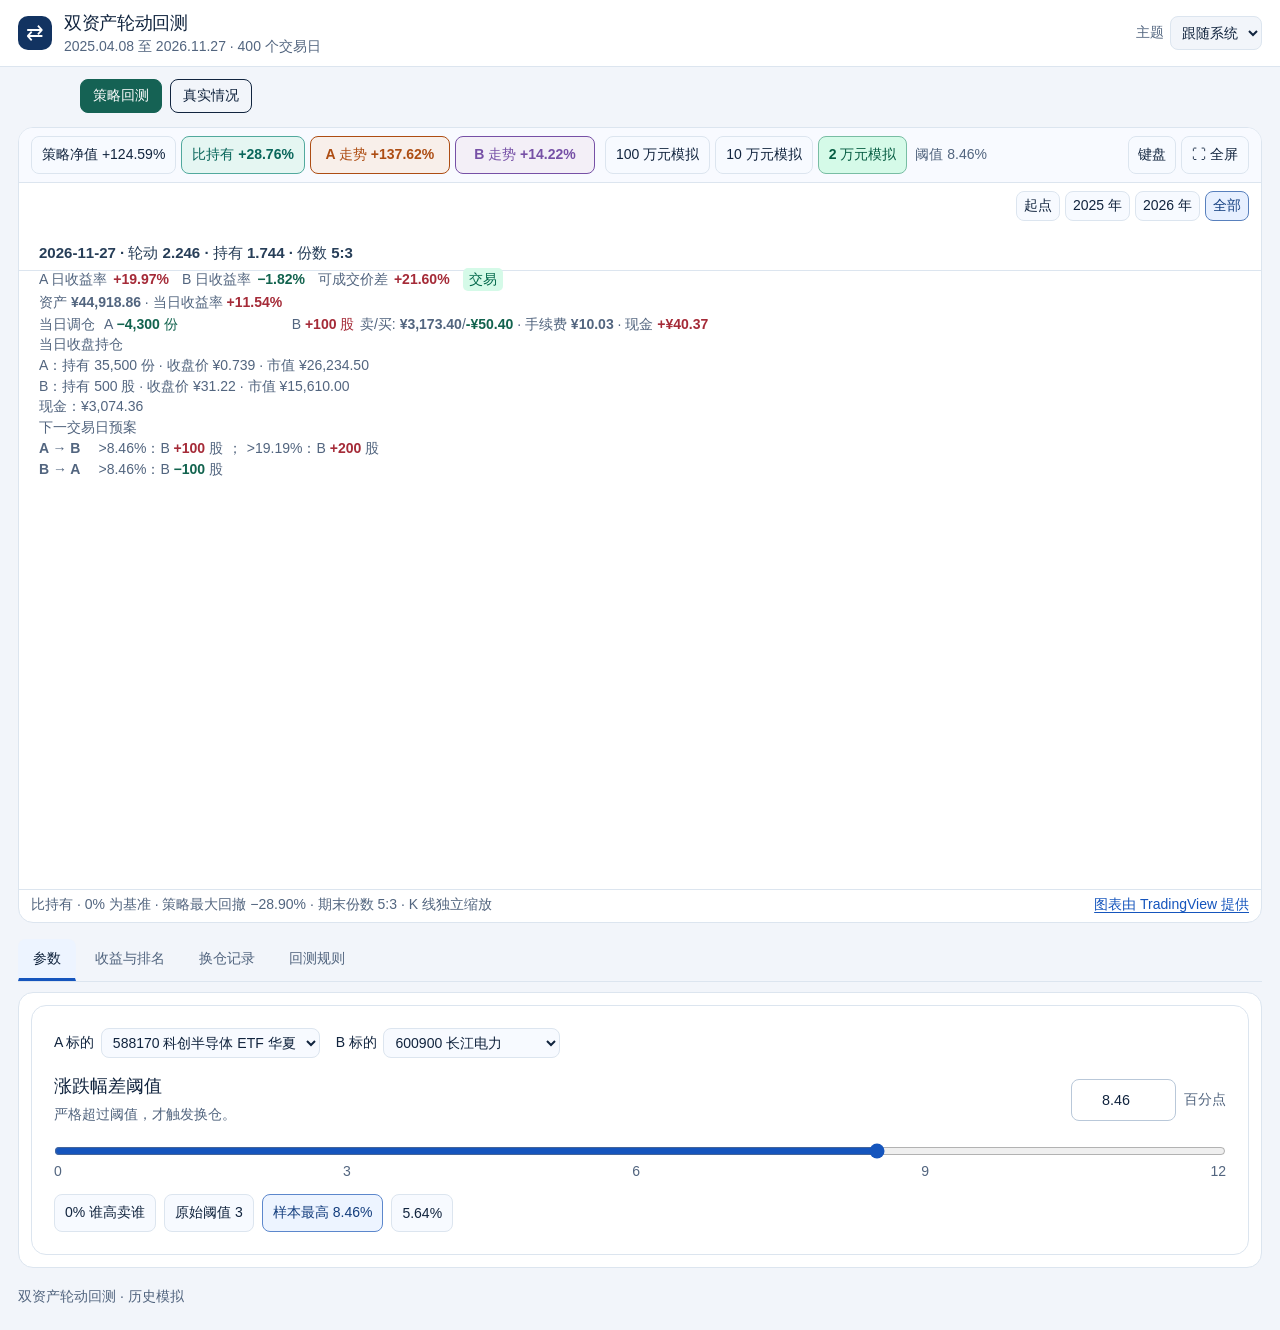
==== commit 9a041249: "Remove chart readout overlay border" ====
--- a/index.html
+++ b/index.html
@@ -1,4 +1,4 @@
-<!DOCTYPE html><html lang="zh-Hans"><head><meta charset="utf-8"><meta name="viewport" content="width=device-width,initial-scale=1"><meta name="description" content="双资产历史轮动策略模拟。"><title>双资产轮动回测</title><script src="chart-theme.js?v=theme-choice"></script><link rel="stylesheet" href="style-free-pair.css?v=chart-corner"><link rel="stylesheet" href="live-snapshot.css"><script src="vendor/lightweight-charts.js" defer></script><script src="candles.js" defer></script><script src="prices.js" defer></script><script src="pair-588170-515880.js" defer></script><script src="history-515880.js" defer></script><script src="app-close-holdings.js?v=anchor-plan" defer></script></head>
+<!DOCTYPE html><html lang="zh-Hans"><head><meta charset="utf-8"><meta name="viewport" content="width=device-width,initial-scale=1"><meta name="description" content="双资产历史轮动策略模拟。"><title>双资产轮动回测</title><script src="chart-theme.js?v=theme-choice"></script><link rel="stylesheet" href="style-free-pair.css?v=borderless-overlay"><link rel="stylesheet" href="live-snapshot.css"><script src="vendor/lightweight-charts.js" defer></script><script src="candles.js" defer></script><script src="prices.js" defer></script><script src="pair-588170-515880.js" defer></script><script src="history-515880.js" defer></script><script src="app-close-holdings.js?v=anchor-plan" defer></script></head>
 <body><header><div class="shell brand"><span class="logo" aria-hidden="true">⇄</span><div class="brand-copy"><h1>双资产轮动回测</h1><p class="period" id="period">800 个交易日 · 历史模拟</p></div><label class="theme-choice">主题 <select id="theme-choice" aria-label="主题"><option value="system">跟随系统</option><option value="light">浅色</option><option value="dark">深色</option></select></label></div></header>
 <nav class="shell workspace-tabs" aria-label="双资工作区"><a href="./" aria-current="page">策略回测</a><a href="live.html">真实情况</a></nav>
 <main class="shell">
--- a/style-free-pair.css
+++ b/style-free-pair.css
@@ -87,7 +87,7 @@
 
 /* The readout floats over the plot; it never sizes the canvas. */
 .chart-stage{position:relative;display:flex;flex:1 1 0;min-width:0;min-height:0}
-.chart-stage>.quote-readout{position:absolute;z-index:2;inset:8px auto auto 10px;width:max-content;max-width:calc(100% - 22px);box-sizing:border-box;padding:7px 10px;background:color-mix(in srgb,var(--surface) 86%,transparent);border:1px solid var(--line);border-radius:8px;pointer-events:none}
+.chart-stage>.quote-readout{position:absolute;z-index:2;inset:8px auto auto 10px;width:max-content;max-width:calc(100% - 22px);box-sizing:border-box;padding:7px 10px;background:color-mix(in srgb,var(--surface) 86%,transparent);border:0;border-radius:8px;pointer-events:none}
 .chart-stage .daily-readout:not([hidden]){max-width:100%;overflow:hidden}
 .chart-stage .account-readout{margin-top:2px;line-height:1.35}
 .chart-stage #account-day-trade{block-size:1.35em}
